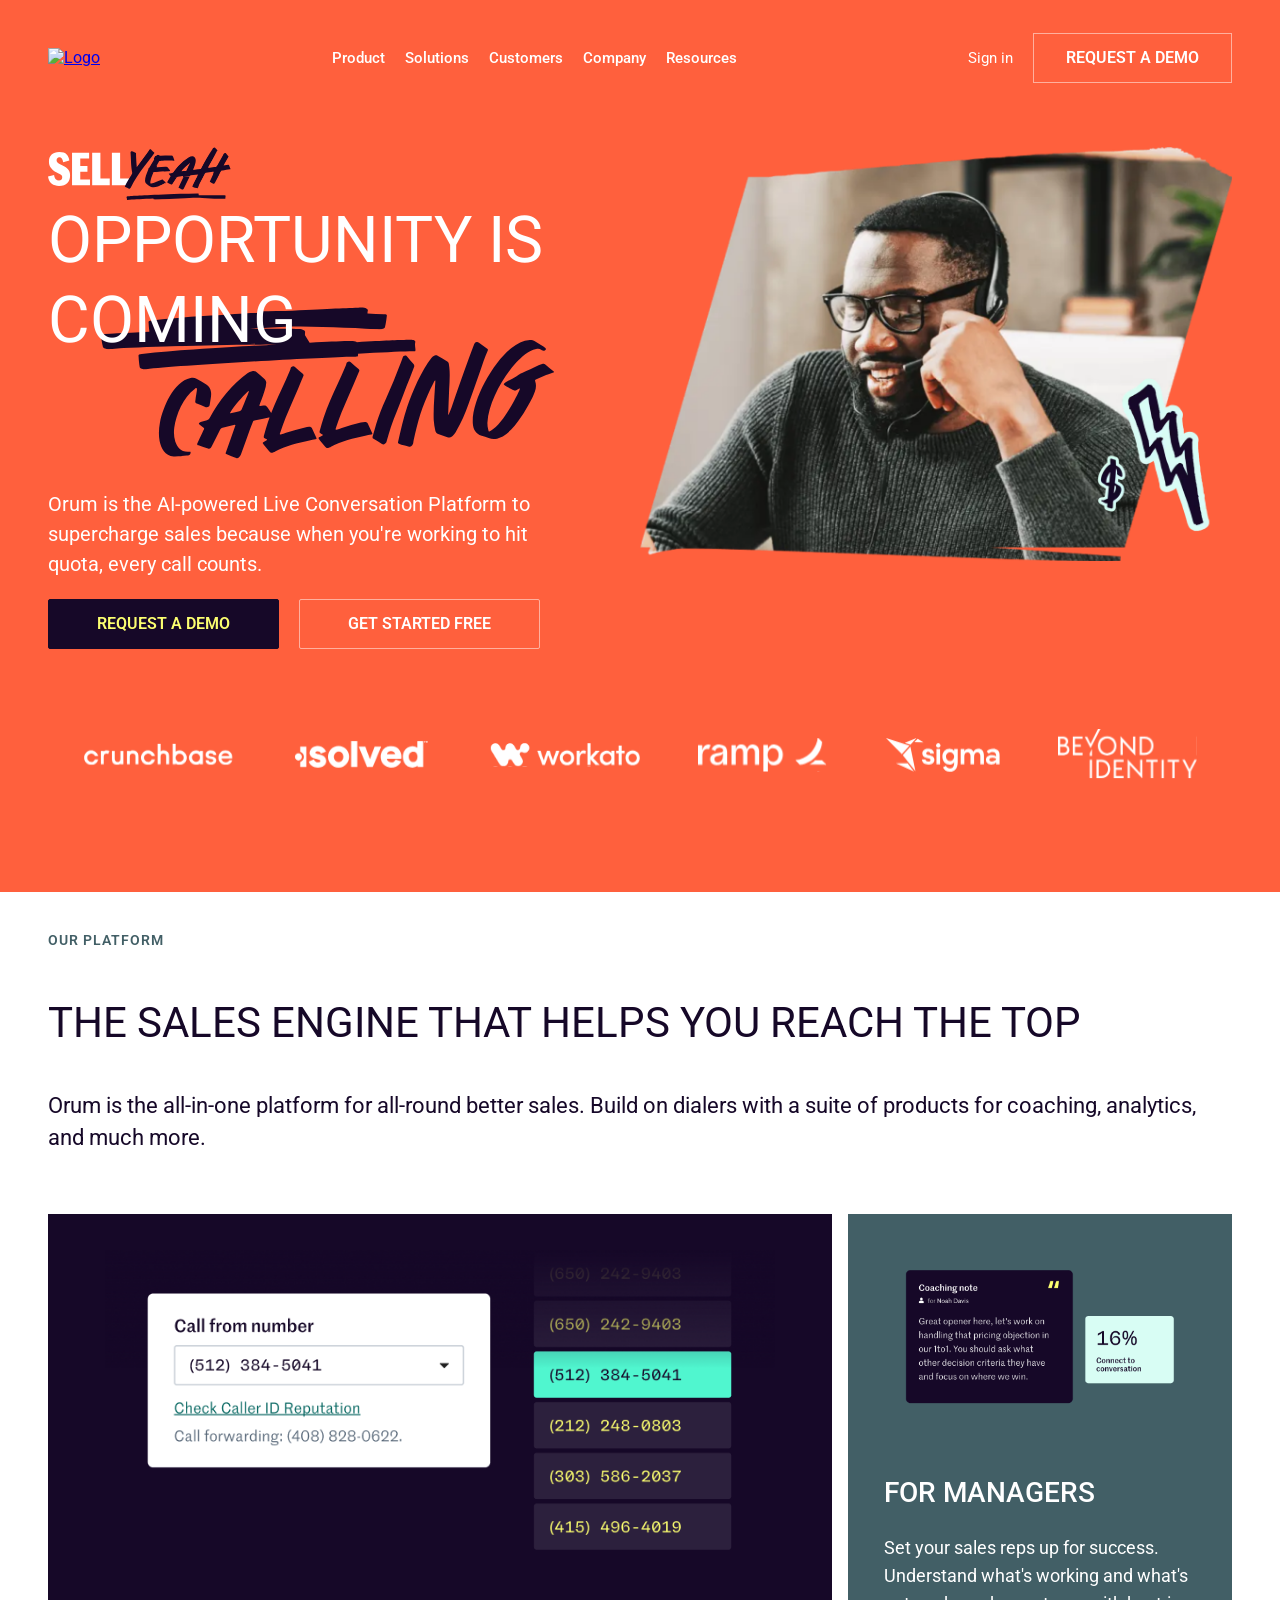
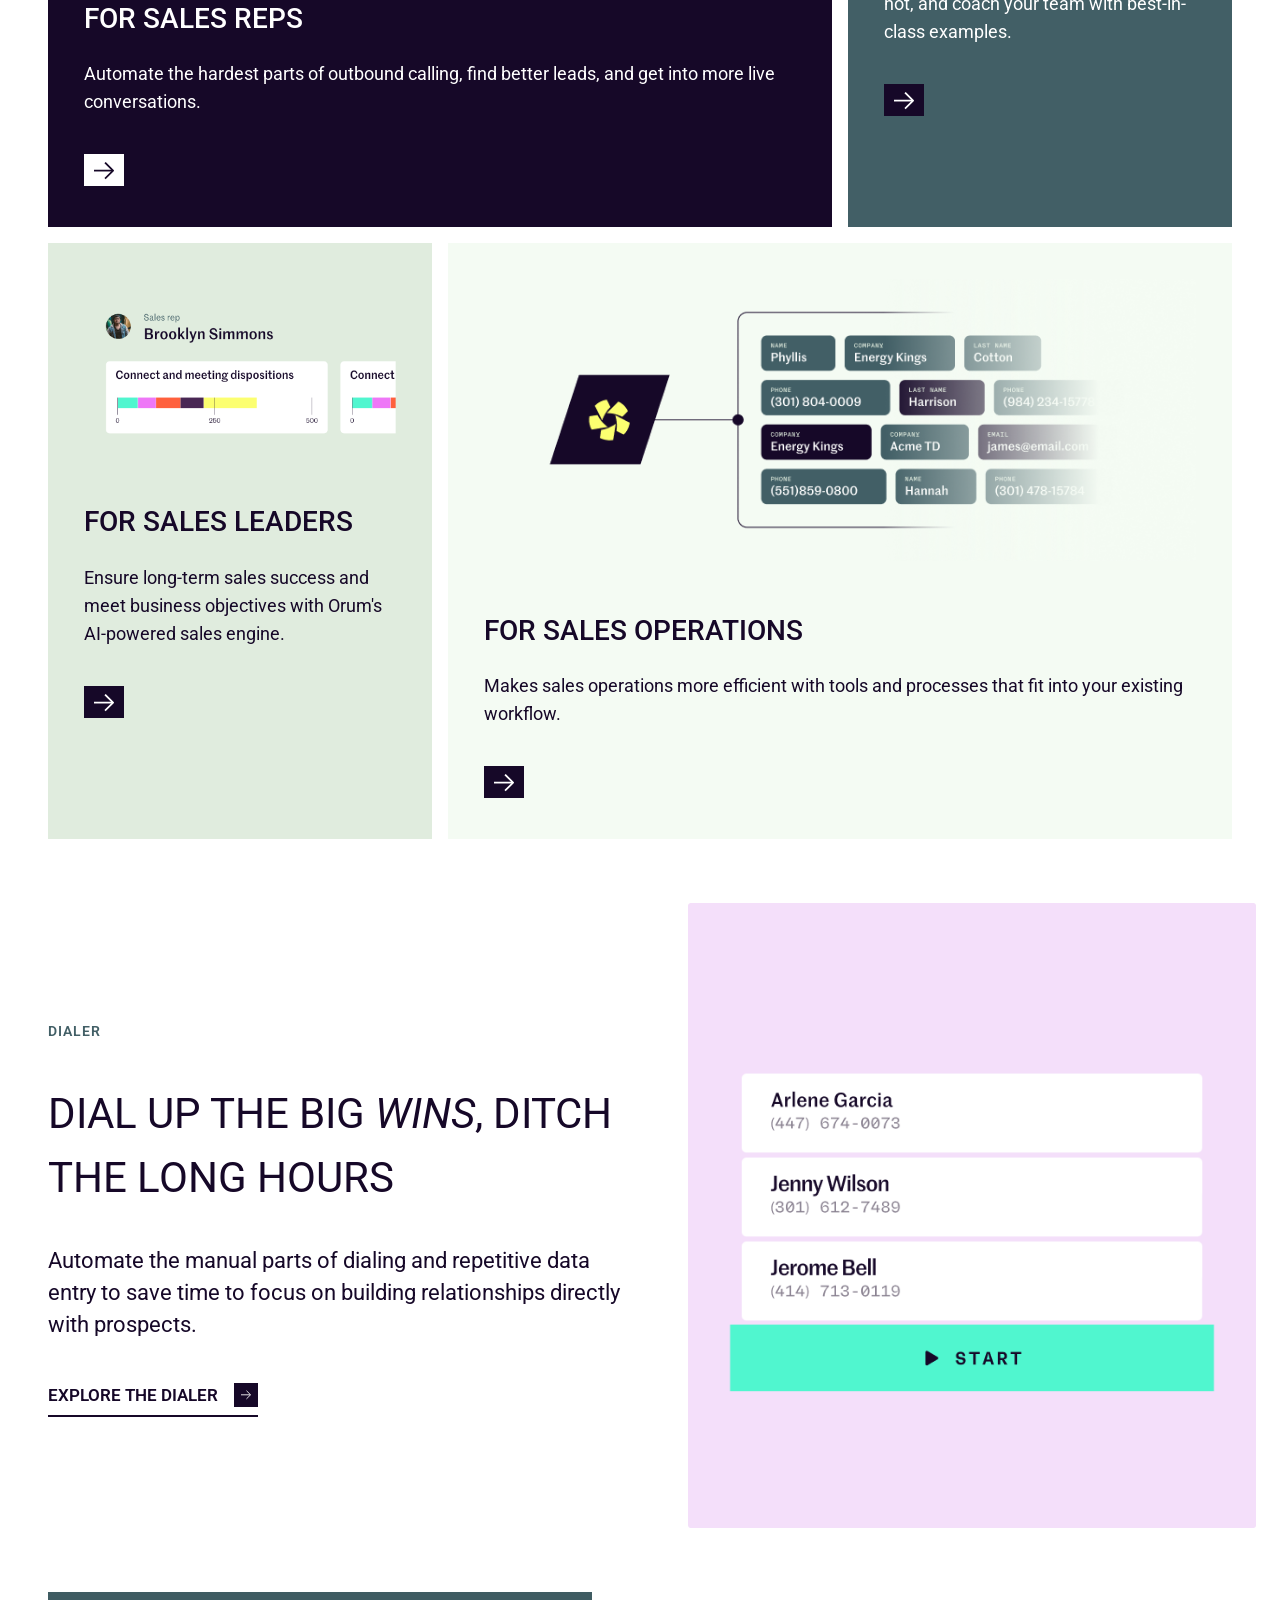
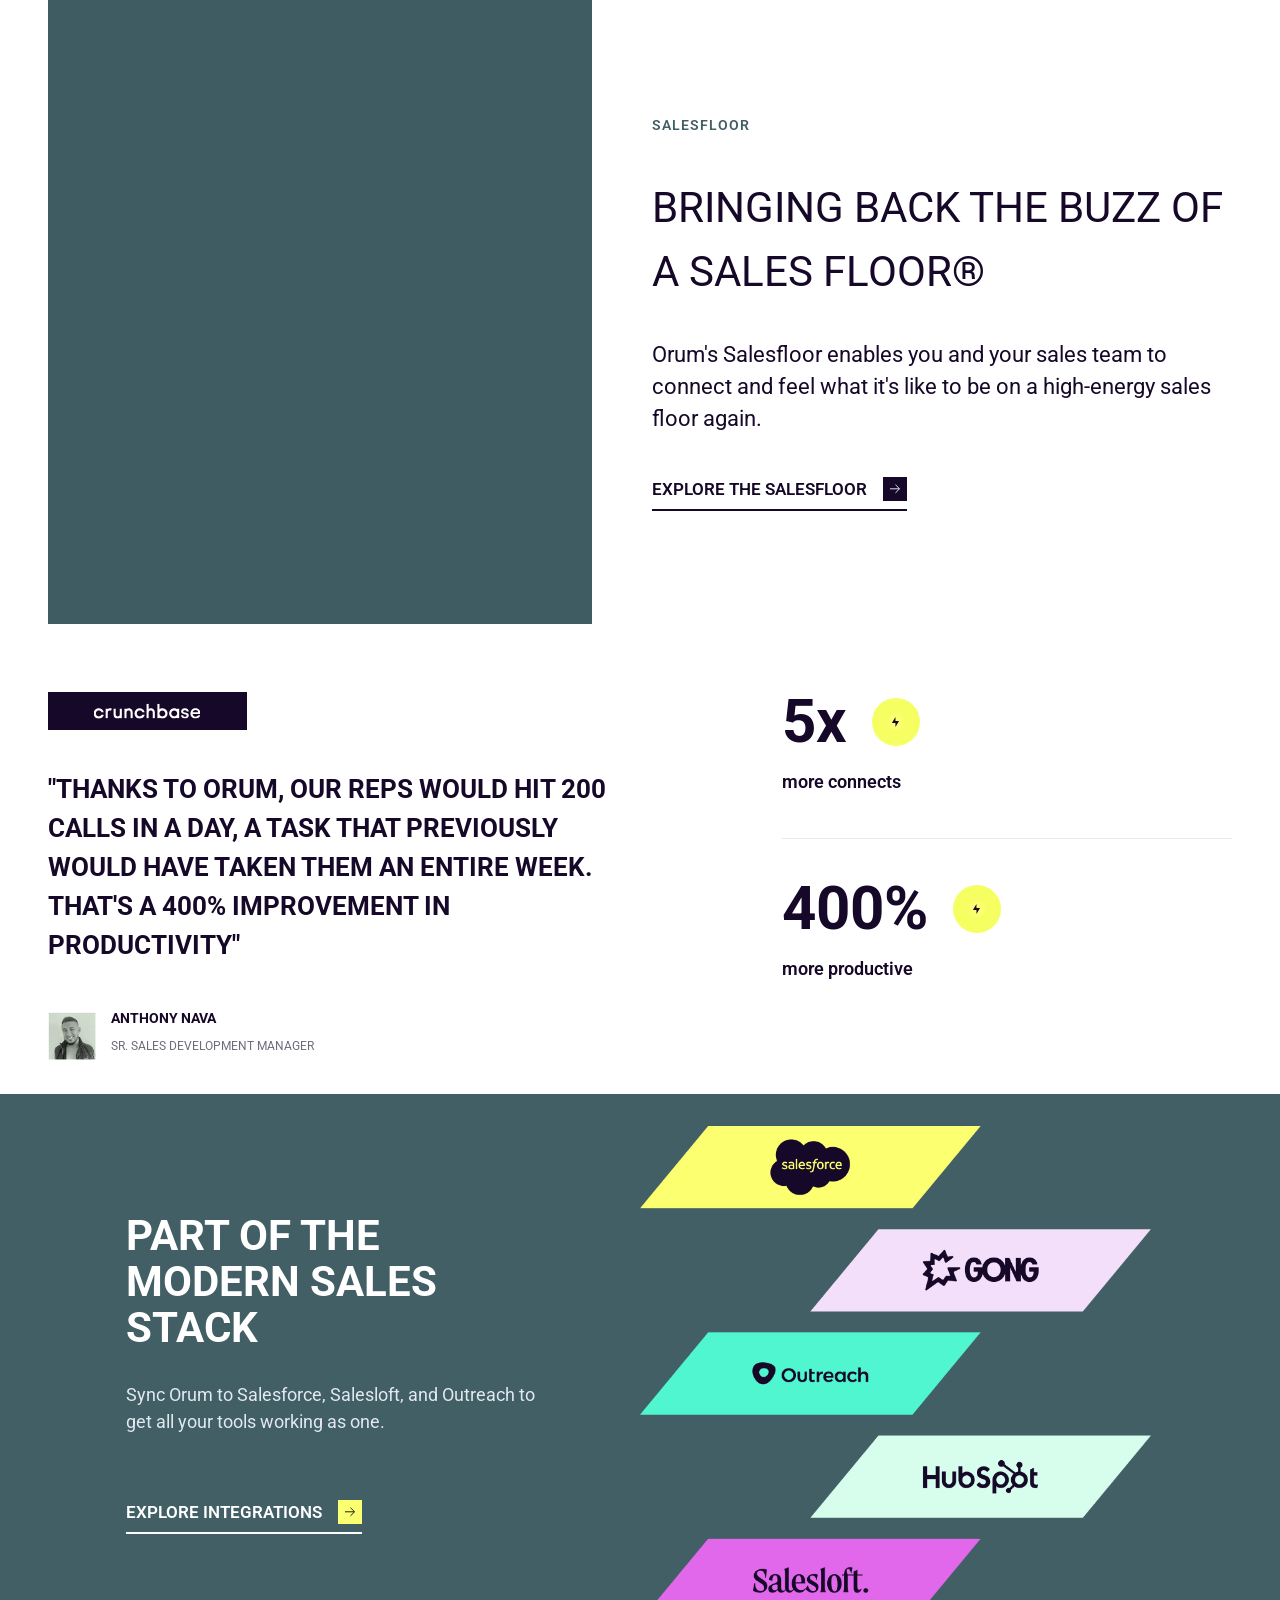
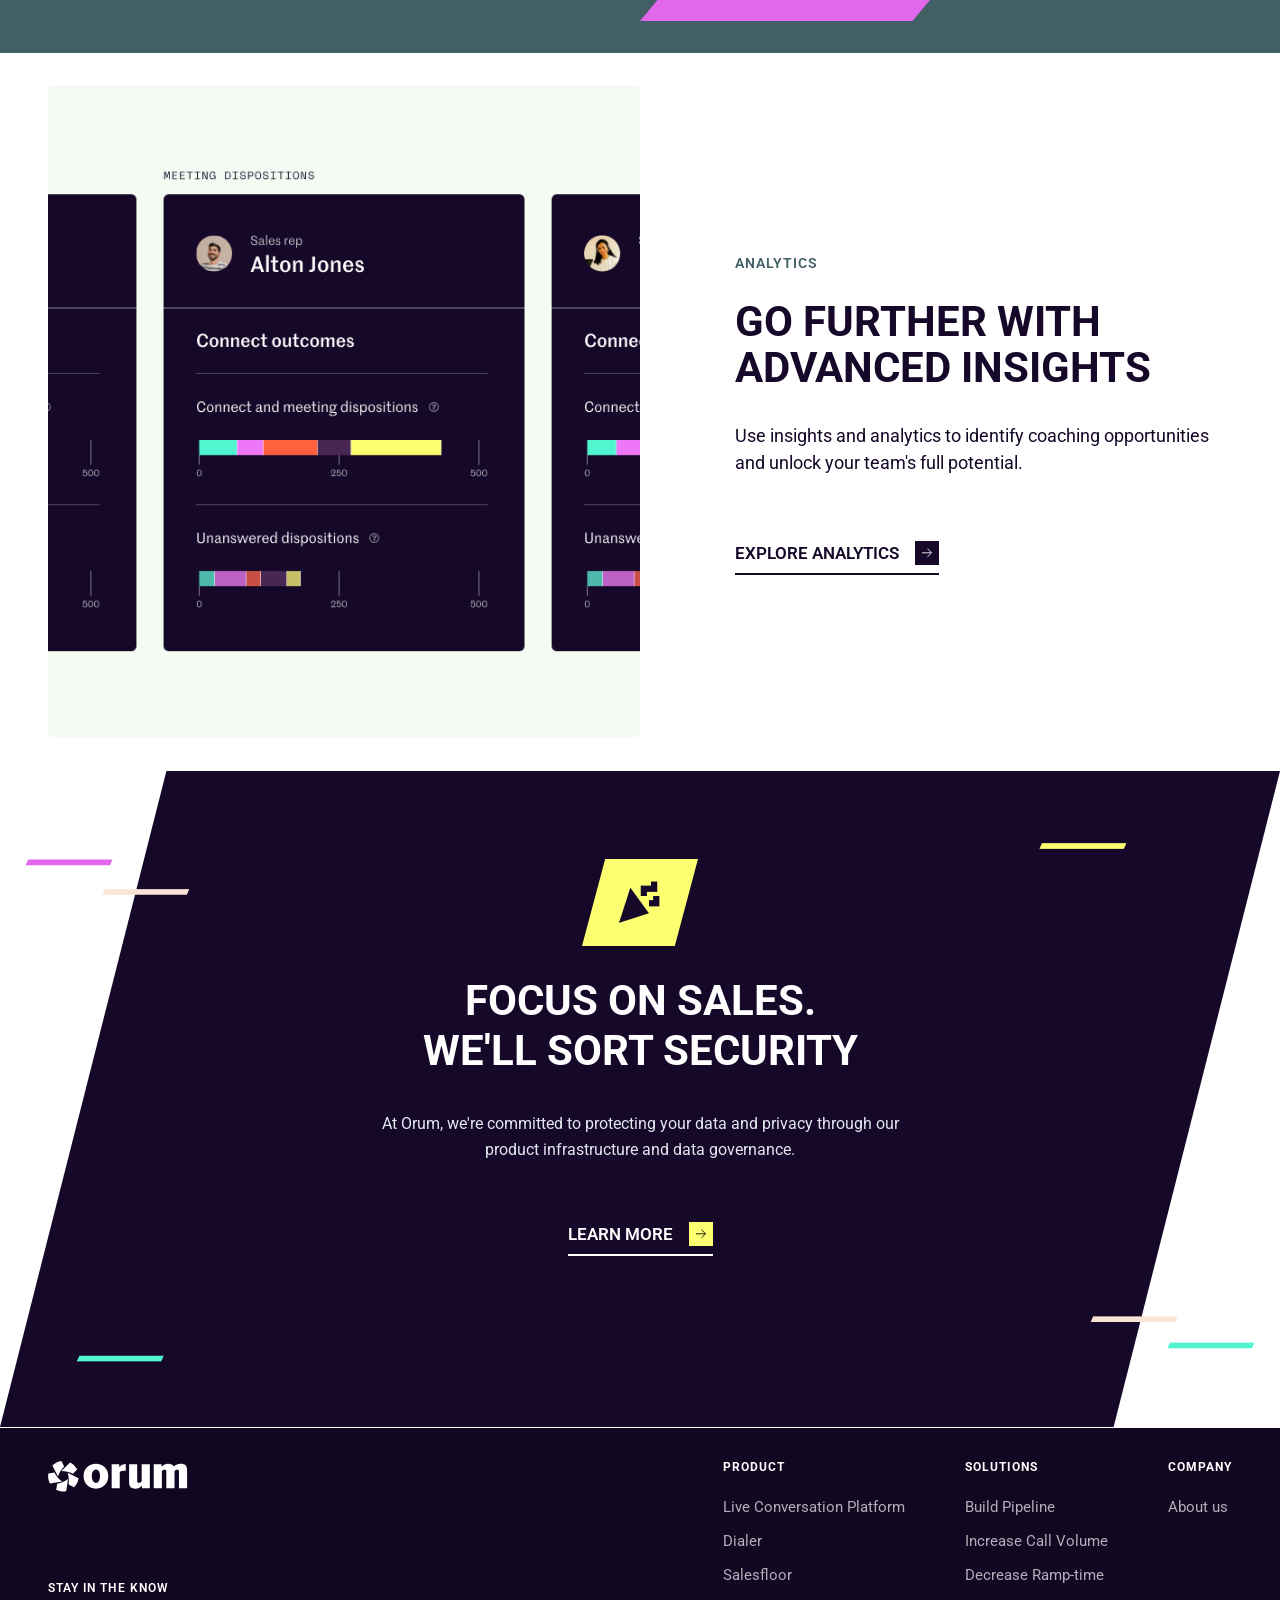
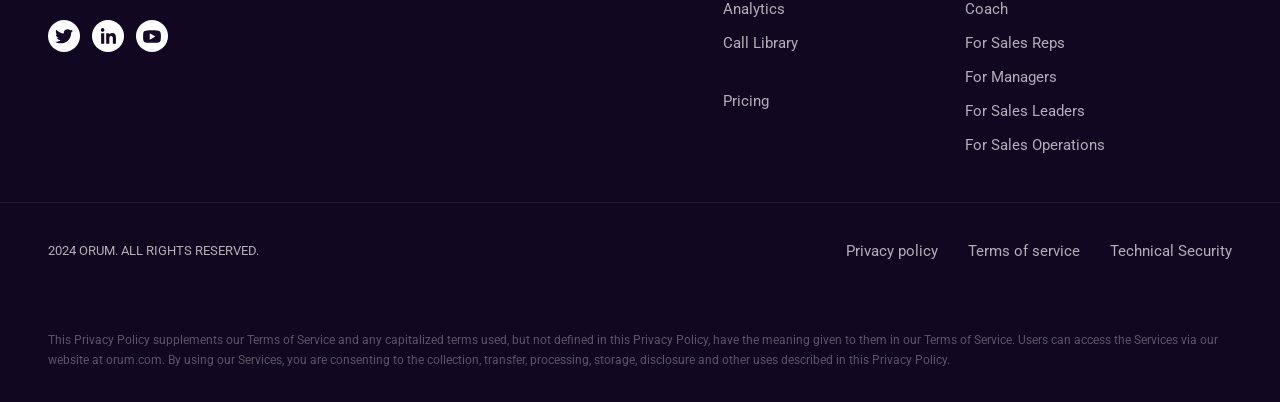
==== kursova/index.html @ 83ecac06 "download file kursova Amielkin" ====
<!DOCTYPE html>
<html lang="uk">

<head>
    <meta charset="UTF-8">
    <meta name="viewport" content="width=device-width, initial-scale=1.0">
    <title>Kursova robota Amielkin</title>
    <link rel="preconnect" href="https://fonts.googleapis.com">
    <link rel="preconnect" href="https://fonts.gstatic.com" crossorigin>
    <link href="https://fonts.googleapis.com/css2?family=Roboto:ital,wght@0,100..900;1,100..900&display=swap"
        rel="stylesheet">
    <link rel="stylesheet" href="./assets/style.css" />
</head>

<body>


    <div class="mobile-menu" id="mobileMenu">
        <a href="#">Product</a>
        <a href="#">Solutions</a>
        <a href="#">Customers</a>
        <a href="#">Company</a>
        <a href="#">Resources</a>
        <a class="mobile-cta-btn" href="#">Sign in</a>
        <a class="mobile-cta-btn" href="#">Request a demo</a>
    </div>

    <section class="hero">
        <header class="container">
            <div class="logo-container">
                <a href="#"><img src="./assets/img/Logo.svg" alt="Logo" /></a>
            </div>
            <nav>
                <ul>
                    <li><a href="#">Product</a></li>
                    <li><a href="#">Solutions</a></li>
                    <li><a href="#">Customers</a></li>
                    <li><a href="#">Company</a></li>
                    <li><a href="#">Resources</a></li>
                </ul>
            </nav>
            <div class="header-cta">
                <a class="cta" href="#">Sign in</a>
                <a class="cta-btn" href="#">Request a demo</a>
            </div>
            <button class="hamburger" id="hamburger" aria-label="Меню">
                <span></span>
                <span></span>
                <span></span>
            </button>
        </header>

        <div class="hero-content container">
            <div>
                <img class="sy-img" src="./assets/img/sellyeah.svg" />
                <h1>Opportunity is coming</h1>
                <img class="call-img" src="./assets/img/calling.svg" />
                <p class="hero-sub">Orum is the AI-powered Live Conversation Platform to supercharge sales because when
                    you're working to hit quota, every call counts.</p>
                <a class="btn-black" href="#">REQUEST A DEMO</a>
                <a class="btn" href="#">Get started free</a>
            </div>
            <div>
                <img class="sp-img" src="./assets/img/man.png" />
            </div>
            <div class="partners">
                <img src="./assets/img/partner1.svg" />
                <img src="./assets/img/partner2.svg" />
                <img src="./assets/img/partner3.svg" />
                <img src="./assets/img/partner4.svg" />
                <img src="./assets/img/partner5.svg" />
                <img src="./assets/img/partner6.svg" />
            </div>
        </div>
    </section>

    <section class="platform container">
        <div>
            <p class="mark">Our platform</p>
            <h2>The sales engine that helps you reach the top</h2>
            <p>Orum is the all-in-one platform for all-round better sales. Build on dialers with a suite of products for
                coaching, analytics, and much more.</p>
        </div>
        <div class="platform-grid">
            <div class="card card-1">
                <img class="card-img" src="./assets/img/card_1.png" />
                <h2>For Sales Reps</h2>
                <p>Automate the hardest parts of outbound calling, find better leads, and get into more live
                    conversations.</p>
                <button class="card-arrow"><img src="./assets/img/arrow_b.svg" /></button>
            </div>
            <div class="card card-2">
                <img class="card-img" src="./assets/img/card_2.png" />
                <h2>For Managers</h2>
                <p>Set your sales reps up for success. Understand what's working and what's not, and coach your team
                    with best-in-class examples.</p>
                <button class="card-arrow"><img src="./assets/img/arrow.svg" /></button>
            </div>
            <div class="card card-3">
                <img class="card-img" src="./assets/img/card_3.png" />
                <h2>For Sales Leaders</h2>
                <p>Ensure long-term sales success and meet business objectives with Orum's AI-powered sales engine.</p>
                <button class="card-arrow"><img src="./assets/img/arrow.svg" /></button>
            </div>
            <div class="card card-4">
                <img class="card-img" src="./assets/img/card_4.png" />
                <h2>For Sales Operations</h2>
                <p>Makes sales operations more efficient with tools and processes that fit into your existing workflow.
                </p>
                <button class="card-arrow"><img src="./assets/img/arrow.svg" /></button>
            </div>
        </div>
    </section>

    <section class="dialer container">
        <div class="dot">
            <p class="mark">Dialer</p>
            <h2>Dial up the big <i>wins</i>, ditch the long hours</h2>
            <p>Automate the manual parts of dialing and repetitive data entry to save time to focus on building
                relationships directly with prospects.</p>
            <div class="arrow-cta">
                <a class="link-arrow" href="#">Explore the dialer</a>
                <button class="arrow-btn"><img src="./assets/img/arrow.svg" /></button>
            </div>
        </div>
        <div>
            <img src="./assets/img/dialer-img.png" />
        </div>
    </section>

    <section class="salesfloor container">
        <div>
            <img src="./assets/img/bg-gray.png" />
        </div>
        <div class="dot">
            <p class="mark">Salesfloor</p>
            <h2>Bringing back the buzz of a sales floor®</h2>
            <p>Orum's Salesfloor enables you and your sales team to connect and feel what it's like to be on a
                high-energy sales floor again.</p>
            <div class="arrow-cta">
                <a class="link-arrow" href="#">Explore the salesfloor</a>
                <button class="arrow-btn"><img src="./assets/img/arrow.svg" /></button>
            </div>
        </div>
    </section>

    <section class="testimonial container">
        <div class="dot">
            <img class="crunchbase-logo" src="./assets/img/crunchbase.svg" />
            <div class="testimonial-text-block">
                <p>"THANKS TO ORUM, OUR REPS WOULD HIT 200 CALLS IN A DAY, A TASK THAT PREVIOUSLY WOULD HAVE TAKEN THEM
                    AN ENTIRE WEEK. THAT'S A 400% IMPROVEMENT IN PRODUCTIVITY"</p>
            </div>
            <div class="testimonial-man">
                <img src="./assets/img/testimonial-img.png" />
                <div class="man-info">
                    <h3>ANTHONY NAVA</h3>
                    <p>SR. SALES DEVELOPMENT MANAGER</p>
                </div>
            </div>
        </div>
        <div class="stats-container">
            <div class="stat-item">
                <div class="stat-row">
                    <h1>5x</h1>
                    <div class="yellow-circle">
                        <img src="./assets/img/testimonial-pw.svg" />
                    </div>
                </div>
                <p class="stat-desc">more connects</p>
            </div>
            <div class="stat-item">
                <div class="stat-row">
                    <h1>400%</h1>
                    <div class="yellow-circle">
                        <img src="./assets/img/testimonial-pw.svg" />
                    </div>
                </div>
                <p class="stat-desc">more productive</p>
            </div>
        </div>
    </section>

    <section class="stack container">
        <div class="stack-info container">
            <h2>Part of the modern sales stack</h2>
            <p>Sync Orum to Salesforce, Salesloft, and Outreach to get all your tools working as one.</p>
            <div class="arrow-cta">
                <a class="link-arrow" href="#">Explore integrations</a>
                <button class="arrow-btn"><img src="./assets/img/arrow.svg" /></button>
            </div>
        </div>
        <div class="stack-image">
            <img src="./assets/img/stack.png" alt="Integrations Stack" />
        </div>
    </section>

    <section class="analytics container">
        <div class="analytics-image">
            <img src="./assets/img/analytics-img.png" alt="Analytics Dashboard" />
        </div>
        <div class="analytics-info">
            <p class="mark">Analytics</p>
            <h2>Go further with advanced insights</h2>
            <p class="analytics-desc">Use insights and analytics to identify coaching opportunities and unlock your
                team's full potential.</p>
            <div class="arrow-cta">
                <a class="link-arrow" href="#">Explore Analytics</a>
                <button class="arrow-btn"><img src="./assets/img/arrow.svg" /></button>
            </div>
        </div>
    </section>

    <section class="security-cta">
        <div class="cta-block container">
            <div class="cta-text">
                <img src="./assets/img/security-img.png" />
                <h2>Focus on sales.<br>We'll sort security</h2>
                <p>At Orum, we're committed to protecting your data and privacy through our product infrastructure and
                    data governance.</p>
                <div class="arrow-cta">
                    <a class="link-arrow" href="#">Learn more</a>
                    <button class="arrow-btn"><img src="./assets/img/arrow.svg" /></button>
                </div>
            </div>
        </div>
    </section>

    <footer class="footer">
        <div class="footer-top container">
            <div class="footer-brand">
                <img class="footer-logo" src="./assets/img/logo.svg" alt="Orum Logo" />
                <div class="social-block">
                    <p>Stay in the know</p>
                    <div class="social-icons">
                        <a href="#"><img src="./assets/img/twitter-logo.svg" alt="Twitter" /></a>
                        <a href="#"><img src="./assets/img/linkedin-logo.svg" alt="LinkedIn" /></a>
                        <a href="#"><img src="./assets/img/youtube-logo.svg" alt="YouTube" /></a>
                    </div>
                </div>
            </div>
            <div class="footer-links-grid">
                <div class="footer-column">
                    <h3>Product</h3>
                    <a href="#">Live Conversation Platform</a>
                    <a href="#">Dialer</a>
                    <a href="#">Salesfloor</a>
                    <a href="#">Analytics</a>
                    <a href="#">Call Library</a>
                    <a href="#" class="pricing-link">Pricing</a>
                </div>
                <div class="footer-column">
                    <h3>Solutions</h3>
                    <a href="#">Build Pipeline</a>
                    <a href="#">Increase Call Volume</a>
                    <a href="#">Decrease Ramp-time</a>
                    <a href="#">Coach</a>
                    <a href="#">For Sales Reps</a>
                    <a href="#">For Managers</a>
                    <a href="#">For Sales Leaders</a>
                    <a href="#">For Sales Operations</a>
                </div>
                <div class="footer-column">
                    <h3>Company</h3>
                    <a href="#">About us</a>
                </div>
            </div>
        </div>
        <div class="footer-bottom container">
            <div class="footer-copyright">
                <p>2024 ORUM. ALL RIGHTS RESERVED.</p>
            </div>
            <div class="footer-legal-links">
                <a href="#">Privacy policy</a>
                <a href="#">Terms of service</a>
                <a href="#">Technical Security</a>
            </div>
        </div>
        <div class="footer-disclaimer container">
            <p>This Privacy Policy supplements our Terms of Service and any capitalized terms used, but not defined in
                this Privacy Policy, have the meaning given to them in our Terms of Service. Users can access the
                Services via our website at orum.com. By using our Services, you are consenting to the collection,
                transfer, processing, storage, disclosure and other uses described in this Privacy Policy.</p>
        </div>
    </footer>

    <script>
        const hamburger = document.getElementById('hamburger');
        const mobileMenu = document.getElementById('mobileMenu');

        hamburger.addEventListener('click', () => {
            hamburger.classList.toggle('open');
            mobileMenu.classList.toggle('open');
            document.body.style.overflow = mobileMenu.classList.contains('open') ? 'hidden' : '';
        });

        mobileMenu.querySelectorAll('a').forEach(link => {
            link.addEventListener('click', () => {
                hamburger.classList.remove('open');
                mobileMenu.classList.remove('open');
                document.body.style.overflow = '';
            });
        });
    </script>
</body>

</html>
---- kursova/assets/style.css ----
*, *::before, *::after {
    box-sizing: border-box;
}

body {
    margin: 0;
    padding: 0;
    font-family: "Roboto", sans-serif;
    font-style: normal;
}

h2 {
    font-weight: 400;
    font-size: 50px;
    line-height: 80px;
    color: #160828;
    text-transform: uppercase;
    max-width: 795px;
}

p {
    font-weight: 400;
    font-size: 22px;
    line-height: 32px;
    color: #160828;
}

section {
    padding-bottom: 80px;
}

.dop {
    padding: 144px 0;
}

.container {
    max-width: 1600px;
    margin: 0 auto;
    padding: 40px 60px;
}

header {
    display: flex;
    flex-direction: row;
    align-items: center;
    justify-content: space-between;
}

.hero {
    background-color: #FF603D;
}

.hero ul {
    list-style-type: none;
    padding-inline-start: 0;
    display: flex;
    flex-direction: row;
    align-items: center;
    justify-content: center;
    gap: 20px;
}

.hero li a {
    font-weight: 500;
    font-size: 15px;
    line-height: 18px;
    color: #FFFFFF;
    text-decoration: none;
}

.logo-container {
    display: flex;
    align-items: center;
}

.header-cta {
    display: flex;
    align-items: center;
    gap: 4px;
}

.cta {
    color: #FFFFFF;
    text-decoration: none;
    padding-right: 16px;
    font-size: 15px;
}

.cta-btn {
    text-decoration: none;
    font-weight: 600;
    font-size: 16px;
    line-height: 1;
    text-transform: uppercase;
    color: #FFFFFF;
    border: 1px solid #FFFFFF80;
    background-color: transparent;
    padding: 16px 32px;
    display: inline-block;
    white-space: nowrap;
}

.hamburger {
    display: none;
    flex-direction: column;
    gap: 5px;
    cursor: pointer;
    background: none;
    border: none;
    padding: 8px;
    z-index: 1000;
}

.hamburger span {
    display: block;
    width: 26px;
    height: 2px;
    background: #ffffff;
    border-radius: 2px;
    transition: transform 0.3s, opacity 0.3s;
}

.hamburger.open span:nth-child(1) { transform: translateY(7px) rotate(45deg); }
.hamburger.open span:nth-child(2) { opacity: 0; }
.hamburger.open span:nth-child(3) { transform: translateY(-7px) rotate(-45deg); }

.mobile-menu {
    display: none;
    position: fixed;
    top: 0;
    left: 0;
    width: 100%;
    height: 100vh;
    background-color: #FF603D;
    z-index: 999;
    flex-direction: column;
    align-items: center;
    justify-content: center;
    gap: 28px;
}

.mobile-menu.open {
    display: flex;
}

.mobile-menu a {
    font-weight: 600;
    font-size: 20px;
    color: #ffffff;
    text-decoration: none;
    text-transform: uppercase;
    letter-spacing: 1px;
}

.mobile-menu .mobile-cta-btn {
    border: 1px solid #FFFFFF80;
    padding: 14px 40px;
    margin-top: 8px;
}

.hero-content {
    display: grid;
    grid-template-columns: 1fr 1fr;
}

.hero-content h1 {
    margin-top: 0;
    max-width: 520px;
    font-weight: 400;
    font-size: 80px;
    line-height: 100px;
    text-transform: uppercase;
    color: #FFFFFF;
    position: relative;
    z-index: 2;
}

.sy-img {
    display: block;
    max-width: 100%;
}

.call-img {
    margin-left: 76px;
    margin-top: -136px;
    position: relative;
    z-index: 1;
    display: block;
}

.sp-img {
    max-width: 100%;
    display: block;
}

.hero-sub {
    max-width: 520px;
    font-weight: 400;
    font-size: 20px;
    line-height: 30px;
    color: #FFFFFF;
}

.btn {
    text-decoration: none;
    font-weight: 600;
    font-size: 16px;
    line-height: 1;
    text-transform: uppercase;
    color: #FFFFFF;
    border: 1px solid #FFFFFF80;
    border-radius: 2px;
    background-color: transparent;
    padding: 16px 48px;
    display: inline-block;
}

.btn-black {
    text-decoration: none;
    font-weight: 600;
    font-size: 16px;
    line-height: 1;
    text-transform: uppercase;
    color: #FCFF70;
    border: 1px solid #160828;
    border-radius: 2px;
    background-color: #160828;
    padding: 16px 48px;
    display: inline-block;
    margin-right: 16px;
}

.partners {
    grid-column: 1 / 3;
    margin-top: 80px;
    display: flex;
    justify-content: space-evenly;
    align-items: center;
    flex-wrap: wrap;
    gap: 24px;
}

.partners img {
    max-width: 160px;
    height: auto;
}

.mark {
    display: flex;
    align-items: center;
    letter-spacing: 1px;
    text-transform: uppercase;
    color: #425F66;
    font-weight: 600;
    font-size: 14px;
    margin: 0 0 20px 0;
}

section p {
    font-weight: 400;
    font-size: 22px;
    line-height: 32px;
    color: #160828;
}

.platform-grid {
    display: grid;
    grid-template-columns: repeat(3, 1fr);
    gap: 16px;
    margin-top: 60px;
}

.platform-grid h2 {
    font-weight: 500;
    font-size: 34px;
    line-height: 42px;
}

.platform-grid p {
    font-weight: 400;
    font-size: 18px;
    line-height: 28px;
}

.card {
    padding: 36px;
    display: block;
    min-height: 400px;
    position: relative;
    box-sizing: border-box;
}

.card-img {
    width: 100%;
    height: auto;
    max-height: 300px;
    object-fit: contain;
    margin-bottom: 24px;
}

.card-1 { background-color: #160828; grid-column: span 2; }
.card-2 { background-color: #425F66; color: white; grid-column: span 1; }
.card-3 { background-color: #E0ECDE; color: #160828; grid-column: span 1; }
.card-4 { background-color: #F4FBF3; color: #160828; grid-column: span 2; }

.card-1 h2, .card-2 h2 { color: white; }
.card-1 p,  .card-2 p  { color: white; }

.card-arrow {
    width: 40px;
    height: 32px;
    font-size: 20px;
    background: #160828;
    color: white;
    border: none;
    margin-top: 20px;
    cursor: pointer;
}

.card-1 .card-arrow { background: white; }

.dialer {
    display: flex;
    flex-direction: row;
    align-items: center;
    justify-content: space-between;
    gap: 60px;
}

.dialer > div:last-child {
    flex: 0 0 48%;
    max-width: 48%;
}

.dialer img {
    width: 100%;
    height: auto;
    display: block;
}

.salesfloor {
    display: flex;
    flex-direction: row;
    align-items: center;
    justify-content: space-between;
    gap: 60px;
}

.salesfloor > div:first-child img {
    max-width: 100%;
    height: auto;
}

.dot {
    max-width: 580px;
    flex-shrink: 0;
}

.arrow-cta {
    display: inline-flex;
    align-items: center;
    gap: 16px;
    border-bottom: 2px solid #160828;
    padding-bottom: 8px;
    margin-top: 20px;
}

.link-arrow {
    text-decoration: none;
    font-weight: 600;
    font-size: 17px;
    line-height: 18px;
    color: #160828;
    text-transform: uppercase;
}

.arrow-btn {
    width: 24px;
    height: 24px;
    background: #160828;
    border: none;
    cursor: pointer;
    display: flex;
    align-items: center;
    justify-content: center;
    flex-shrink: 0;
}

.arrow-cta img {
    width: 10px;
    height: auto;
    display: block;
}

.testimonial {
    display: flex;
    flex-direction: row;
    align-items: flex-start;
    justify-content: space-between;
    padding-top: 80px;
    padding-bottom: 80px;
}

.crunchbase-logo {
    height: 38px;
    width: auto;
    display: block;
    margin-bottom: 40px;
}

.testimonial-text-block p {
    font-size: 26px;
    line-height: 1.5;
    font-weight: 700;
    color: #160828;
    margin: 0 0 45px 0;
}

.testimonial-man {
    display: flex;
    align-items: center;
    gap: 15px;
}

.testimonial-man img {
    width: 48px;
    height: 48px;
    object-fit: cover;
    flex-shrink: 0;
}

.man-info h3 {
    font-size: 14px;
    font-weight: 700;
    color: #160828;
    margin: 0 0 4px 0;
}

.man-info p {
    font-size: 12px;
    color: #706a7b;
    margin: 0;
}

.stats-container {
    display: flex;
    flex-direction: column;
    width: 38%;
    flex-shrink: 0;
}

.stat-item {
    border-top: 1px solid #eae7ec;
    padding-top: 40px;
    padding-bottom: 40px;
}

.stat-item:first-child {
    border-top: none;
    padding-top: 0;
}

.stat-row {
    display: flex;
    align-items: center;
    gap: 25px;
}

.stat-row h1 {
    font-size: 76px;
    font-weight: 700;
    color: #160828;
    margin: 0;
    line-height: 1;
}

.yellow-circle {
    display: flex;
    align-items: center;
    justify-content: center;
    width: 48px;
    height: 48px;
    background-color: #f6ff61;
    border-radius: 50%;
    flex-shrink: 0;
}

.yellow-circle img {
    width: 16px;
    height: auto;
}

.stat-desc {
    font-size: 18px;
    font-weight: 600;
    color: #160828;
    margin: 14px 0 0 0;
}

.stack {
    background-color: #425F66;
    display: flex;
    flex-direction: row;
    align-items: center;
    justify-content: space-between;
}

.stack-info {
    width: 45%;
}

.stack-info h2 {
    font-size: 54px;
    line-height: 1.1;
    font-weight: 700;
    color: #ffffff;
    text-transform: uppercase;
    margin: 0 0 30px 0;
}

.stack-info p {
    font-size: 18px;
    line-height: 1.5;
    color: #e2e8f0;
    margin: 0 0 45px 0;
}

.stack-image {
    width: 50%;
    display: flex;
    justify-content: flex-end;
}

.stack-image img {
    max-width: 100%;
    height: auto;
    display: block;
}

.stack .arrow-cta {
    border-bottom-color: #ffffff;
}

.stack .link-arrow {
    color: #ffffff;
}

.stack .arrow-btn {
    background: #FCFF70;
}

.stack .arrow-btn img {
    filter: invert(1);
}

.analytics {
    display: flex;
    flex-direction: row;
    align-items: center;
    justify-content: space-between;
    gap: 60px;
}

.analytics-image {
    width: 50%;
    flex-shrink: 0;
}

.analytics-image img {
    max-width: 100%;
    height: auto;
    display: block;
}

.analytics-info {
    width: 42%;
}

.analytics-info h2 {
    font-size: 54px;
    line-height: 1.1;
    font-weight: 700;
    color: #160828;
    text-transform: uppercase;
    margin: 0 0 30px 0;
}

.analytics-desc {
    font-size: 18px;
    line-height: 1.5;
    color: #160828;
    margin: 0 0 45px 0;
}

.security-cta {
    width: 100%;
    padding: 0;
}

.cta-block {
    display: flex;
    justify-content: center;
    align-items: center;
    width: 100%;
}

.cta-text {
    position: relative;
    display: flex;
    flex-direction: column;
    align-items: center;
    text-align: center;
    width: 100%;
    padding: 140px 80px;
    box-sizing: border-box;
    isolation: isolate;
}

.cta-text > img {
    position: absolute;
    top: 50%;
    left: 50%;
    transform: translate(-50%, -50%);
    width: auto;
    height: auto;
    z-index: 0;
    display: block;
}

.cta-text h2 {
    font-size: 42px;
    line-height: 1.2;
    font-weight: 700;
    color: #ffffff;
    text-transform: uppercase;
    position: relative;
    z-index: 2;
    max-width: 700px;
}

.cta-text p {
    font-size: 16px;
    line-height: 1.6;
    color: #e2e8f0;
    margin: 0 0 40px 0;
    max-width: 550px;
    position: relative;
    z-index: 2;
}

.cta-text .arrow-cta {
    border-bottom-color: #ffffff;
    position: relative;
    z-index: 2;
}

.cta-text .link-arrow {
    color: #ffffff;
}

.cta-text .arrow-btn {
    background: #FCFF70;
    position: relative;
    z-index: 2;
}

.cta-text .arrow-btn img {
    filter: invert(1);
}

.footer {
    background-color: #110720;
    display: block;
    overflow: hidden;
}

.footer-top {
    display: flex;
    flex-direction: row;
    justify-content: space-between;
    align-items: flex-start;
    border-bottom: 1px solid #231834;
    padding-bottom: 60px;
    padding-top: 80px;
}

.footer-brand {
    display: flex;
    flex-direction: column;
    gap: 80px;
    flex-shrink: 0;
}

.footer-logo {
    height: 32px;
    width: auto;
    display: block;
}

.social-block p {
    font-size: 12px;
    font-weight: 600;
    text-transform: uppercase;
    color: #ffffff;
    margin: 0 0 16px 0;
    letter-spacing: 1px;
}

.social-icons {
    display: flex;
    gap: 12px;
}

.social-icons a {
    display: flex;
    align-items: center;
    justify-content: center;
    width: 32px;
    height: 32px;
    background-color: #ffffff;
    border-radius: 50%;
    overflow: hidden;
}

.social-icons img {
    width: 18px;
    height: 18px;
    display: block;
    object-fit: contain;
}

.footer-links-grid {
    display: flex;
    flex-direction: row;
    gap: 100px;
}

.footer-column {
    display: flex;
    flex-direction: column;
}

.footer-column h3 {
    font-size: 12px;
    font-weight: 700;
    text-transform: uppercase;
    color: #ffffff;
    margin: 0 0 24px 0;
    letter-spacing: 1px;
}

.footer-column a {
    font-size: 15px;
    color: #b3aeb9;
    text-decoration: none;
    margin-bottom: 16px;
    white-space: nowrap;
}

.footer-column a:hover { color: #ffffff; }

.footer-column .pricing-link { margin-top: 24px; }

.footer-bottom {
    display: flex;
    flex-direction: row;
    justify-content: space-between;
    align-items: center;
    
}

.footer-copyright p {
    font-size: 13px;
    color: #b3aeb9;
    margin: 0;
    text-transform: uppercase;
}

.footer-legal-links {
    display: flex;
    gap: 30px;
}

.footer-legal-links a {
    font-size: 15px;
    color: #b3aeb9;
    text-decoration: none;
}

.footer-legal-links a:hover { color: #ffffff; }

.footer-disclaimer {
    padding-top: 20px;
    padding-bottom: 40px;
}

.footer-disclaimer p {
    font-size: 12px;
    line-height: 1.6;
    color: #5d5467;
    margin: 0;
}

@media (max-width: 1280px) {
    .container {
        padding: 32px 48px;
    }

    h2 {
        font-size: 42px;
        line-height: 64px;
        max-width: 100%;
    }

    .hero-content h1 {
        font-size: 64px;
        line-height: 80px;
    }

    .call-img {
        margin-left: 40px;
        margin-top: -110px;
    }

    .platform-grid h2 { font-size: 28px; line-height: 36px; }

    .stack-info h2, .analytics-info h2 { font-size: 42px; }

    .stat-row h1 { font-size: 60px; }

    .footer-links-grid { gap: 60px; }
}

@media (max-width: 991px) {
    .container {
        padding: 24px 32px;
    }

    
    header nav,
    .header-cta {
        display: none;
    }
    .hamburger {
        display: flex;
    }

    
    .hero-content {
        grid-template-columns: 1fr;
    }

    .hero-content h1 {
        font-size: 52px;
        line-height: 66px;
        max-width: 100%;
    }

    .partners {
        grid-column: 1;
        margin-top: 60px;
    }

    .partners img { max-width: 110px; }

    
    h2 {
        font-size: 36px;
        line-height: 52px;
        max-width: 100%;
    }

    p { font-size: 18px; line-height: 28px; }

    section { padding-bottom: 60px; }

    .platform-grid {
        grid-template-columns: 1fr 1fr;
        gap: 12px;
        margin-top: 40px;
    }

    .card-1 { grid-column: 1 / 3; }
    .card-2 { grid-column: span 1; }
    .card-3 { grid-column: span 1; }
    .card-4 { grid-column: 1 / 3; }

    .card { min-height: 300px; padding: 24px; }
    .platform-grid h2 { font-size: 24px; line-height: 32px; }

    
    .dialer {
        flex-direction: column;
        align-items: flex-start;
        gap: 32px;
    }
    .dialer > div:last-child {
        flex: unset;
        max-width: 100%;
        width: 100%;
    }
    .dialer img { width: 100%; max-width: 100%; }
    .dot { max-width: 100%; }

    
    .salesfloor {
        flex-direction: column;
        gap: 32px;
    }
    .salesfloor > div:first-child { width: 100%; }
    .salesfloor > div:first-child img { max-width: 100%; }

    
    .testimonial {
        flex-direction: column;
        gap: 48px;
        padding-top: 48px;
        padding-bottom: 48px;
    }

    .stats-container {
        width: 100%;
        flex-direction: row;
    }

    .stat-item {
        flex: 1;
        border-top: none;
        border-left: 1px solid #eae7ec;
        padding: 0 32px;
    }

    .stat-item:first-child {
        border-left: none;
        padding-left: 0;
    }

    .stat-row h1 { font-size: 52px; }
    .testimonial-text-block p { font-size: 20px; }

    
    .stack {
        flex-direction: column;
        gap: 40px;
        padding-bottom: 0;
    }
    .stack-info { width: 100%; }
    .stack-image { width: 100%; justify-content: center; }
    .stack-info h2 { font-size: 36px; }

    
    .analytics {
        flex-direction: column;
        gap: 32px;
    }
    .analytics-image,
    .analytics-info { width: 100%; }
    .analytics-info h2 { font-size: 36px; }

    
    .cta-text {
        position: relative;
        isolation: isolate;
        padding: 100px 40px;
    }
    .cta-text h2 { font-size: 34px; }

    
    .footer-top {
        flex-direction: column;
        gap: 48px;
        padding-top: 60px;
    }

    .footer-brand {
        flex-direction: row;
        gap: 48px;
        align-items: flex-start;
    }

    .footer-links-grid {
        gap: 40px;
        flex-wrap: wrap;
    }

    .footer-bottom {
        flex-direction: column;
        align-items: flex-start;
        gap: 16px;
    }

    .footer-legal-links {
        flex-wrap: wrap;
        gap: 16px;
    }
}

@media (max-width: 768px) {
    .container {
        padding: 20px 24px;
    }

    
    .hero-content h1 {
        font-size: 40px;
        line-height: 52px;
    }

    .sy-img { max-width: 160px; }

    .call-img {
        margin-left: 16px;
        margin-top: -40px;
        max-width: 170px;
    }

    .hero-sub {
        font-size: 16px;
        line-height: 24px;
        max-width: 100%;
    }

    .btn, .btn-black {
        font-size: 13px;
        padding: 14px 24px;
    }

    .btn-black { margin-right: 10px; }

    h2 { font-size: 28px; line-height: 40px; }
    p  { font-size: 16px; line-height: 26px; }

    section { padding-bottom: 48px; }

    .partners img { max-width: 90px; }

    
    .platform-grid {
        grid-template-columns: 1fr;
        margin-top: 32px;
    }

    .card-1, .card-2, .card-3, .card-4 { grid-column: span 1; }
    .card { min-height: 240px; }

    
    .stats-container { flex-direction: column; }

    .stat-item {
        border-left: none;
        border-top: 1px solid #eae7ec;
        padding: 32px 0;
        flex: unset;
    }

    .stat-item:first-child {
        border-top: none;
        padding-top: 0;
    }

    .stat-row h1 { font-size: 56px; }

    
    .stack-info h2,
    .analytics-info h2 { font-size: 28px; line-height: 38px; }

    
    .cta-text {
        position: relative;
        isolation: isolate;
        padding: 100px 40px;
    }
    .cta-text > img {
        width: 100%;
        height: 100%;
        object-fit: cover;
        transform: none;
        top: 0;
        left: 0;
    }
    .cta-text h2 { font-size: 26px; }
    .cta-text p  { font-size: 14px; }

    
    .footer-brand {
        flex-direction: column;
        gap: 32px;
    }

    .footer-links-grid {
        flex-direction: column;
        gap: 32px;
    }

    .footer-bottom { gap: 12px; }
    .footer-copyright p { font-size: 11px; }
    .footer-legal-links a  { font-size: 13px; }

    .dop { padding: 60px 0; }
}

@media (max-width: 500px) {
    .container {
        padding: 16px 20px;
    }

    
    .hero-content h1 {
        font-size: 30px;
        line-height: 40px;
    }

    .sy-img { max-width: 120px; }

    .call-img {
        margin-left: 0;
                margin-top: -48px;
        max-width: 140px;
    }

    .hero-sub {
        font-size: 14px;
        line-height: 22px;
    }

    
    .btn-black, .btn {
        display: block;
        text-align: center;
        margin-right: 0;
        margin-bottom: 12px;
        padding: 14px 24px;
        font-size: 13px;
        width: 100%;
    }

    h2 { font-size: 22px; line-height: 32px; }
    p  { font-size: 14px; line-height: 22px; }
    .mark { font-size: 11px; }

    section { padding-bottom: 36px; }
    .dop { padding: 40px 0; }

    
    .platform-grid { gap: 10px; margin-top: 24px; }
    .card { min-height: 200px; padding: 20px; }
    .platform-grid h2 { font-size: 18px; line-height: 26px; }
    .platform-grid p  { font-size: 13px; line-height: 20px; }

    
    .testimonial { padding-top: 28px; padding-bottom: 28px; }
    .testimonial-text-block p { font-size: 14px; }
    .crunchbase-logo { height: 26px; margin-bottom: 20px; }
    .stat-row h1 { font-size: 44px; }
    .stat-desc { font-size: 13px; }

    
    .stack-info h2,
    .analytics-info h2 { font-size: 20px; line-height: 30px; }
    .stack-info p,
    .analytics-desc { font-size: 13px; }

    
    .cta-text {
        position: relative;
        isolation: isolate;
        padding: 100px 40px;
    }
    .cta-text h2 { font-size: 20px; line-height: 28px; margin-top: 36px;}
    .cta-text p  { font-size: 13px; }

    
    .link-arrow { font-size: 12px; }

    
    .footer-top { padding-top: 48px; }
    .footer-links-grid { gap: 24px; }
    .footer-column h3 { font-size: 11px; }
    .footer-column a { font-size: 12px; margin-bottom: 10px; }
    .footer-legal-links {
        flex-direction: column;
        gap: 8px;
    }
    .footer-legal-links a { font-size: 11px; }
    .footer-copyright p  { font-size: 10px; }
    .footer-disclaimer p { font-size: 10px; }
    .social-icons a { width: 28px; height: 28px; }
    .social-icons img { width: 14px; height: 14px; }
}
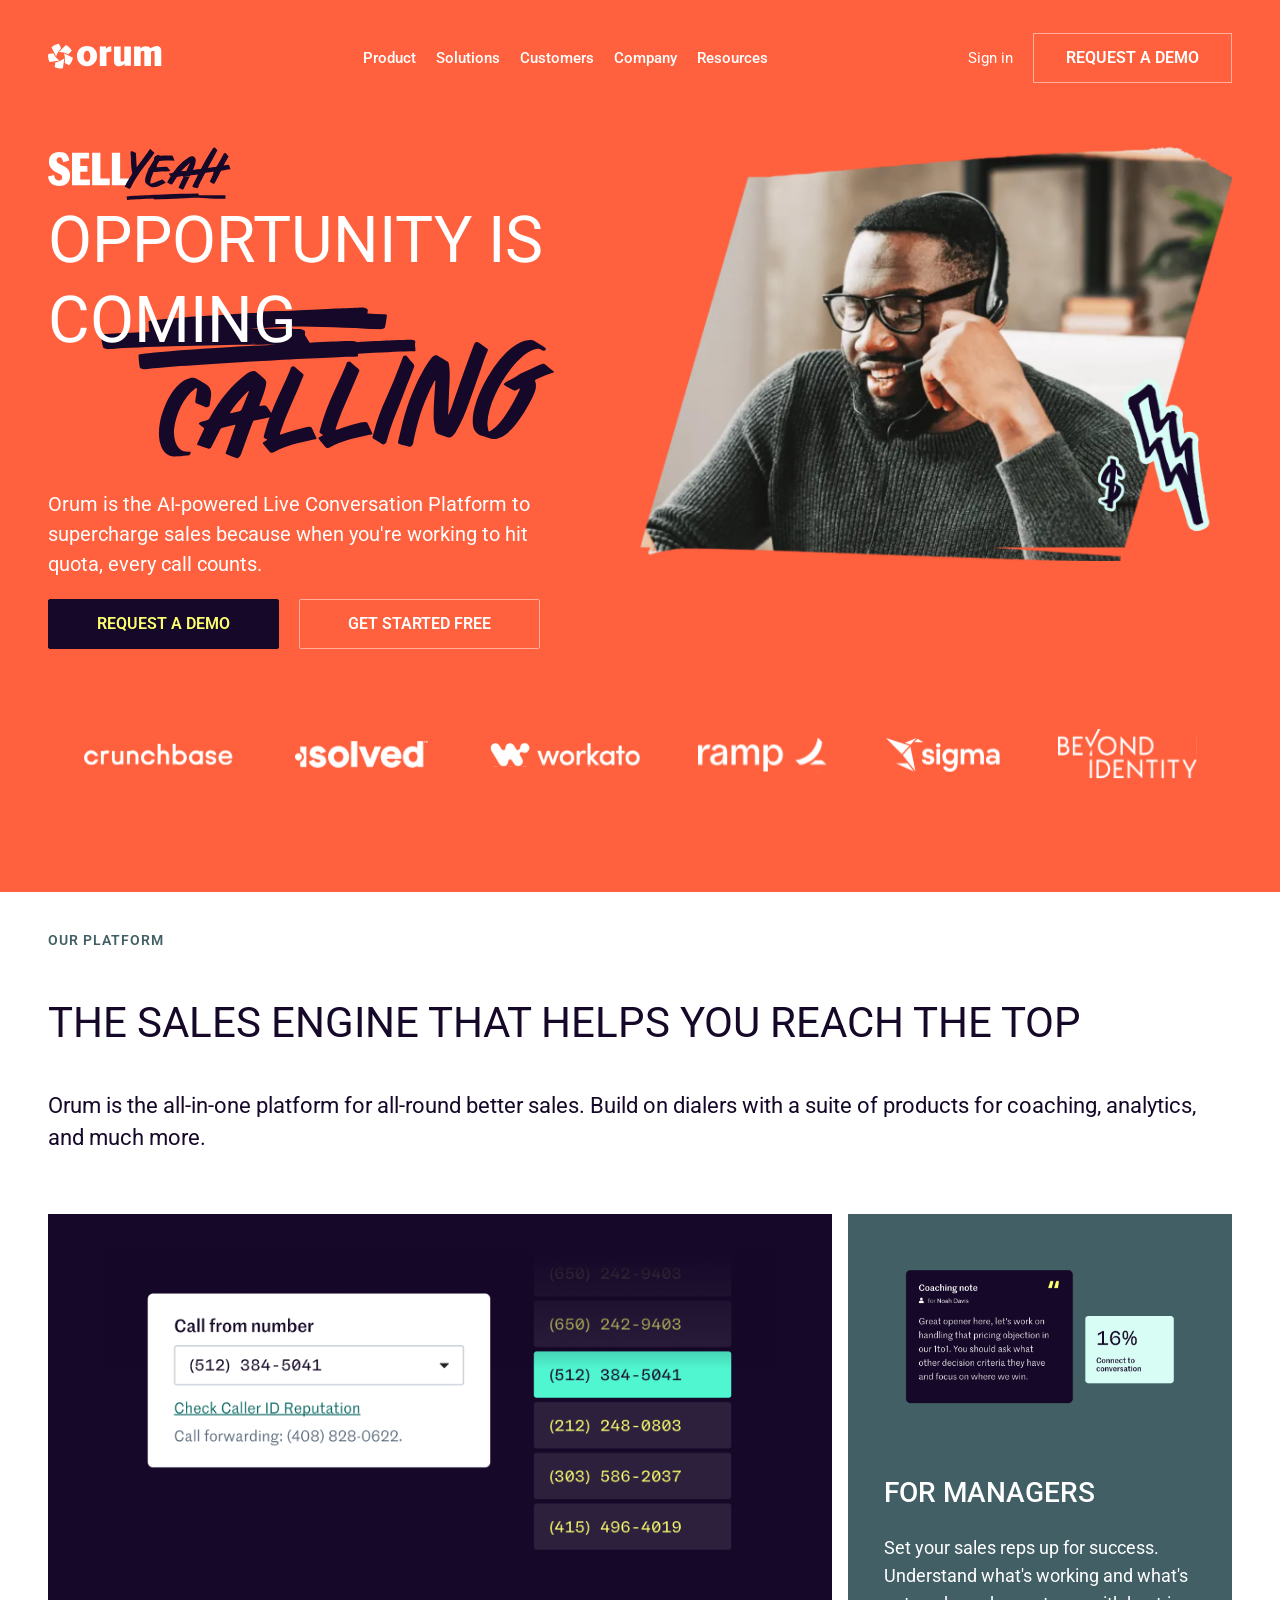
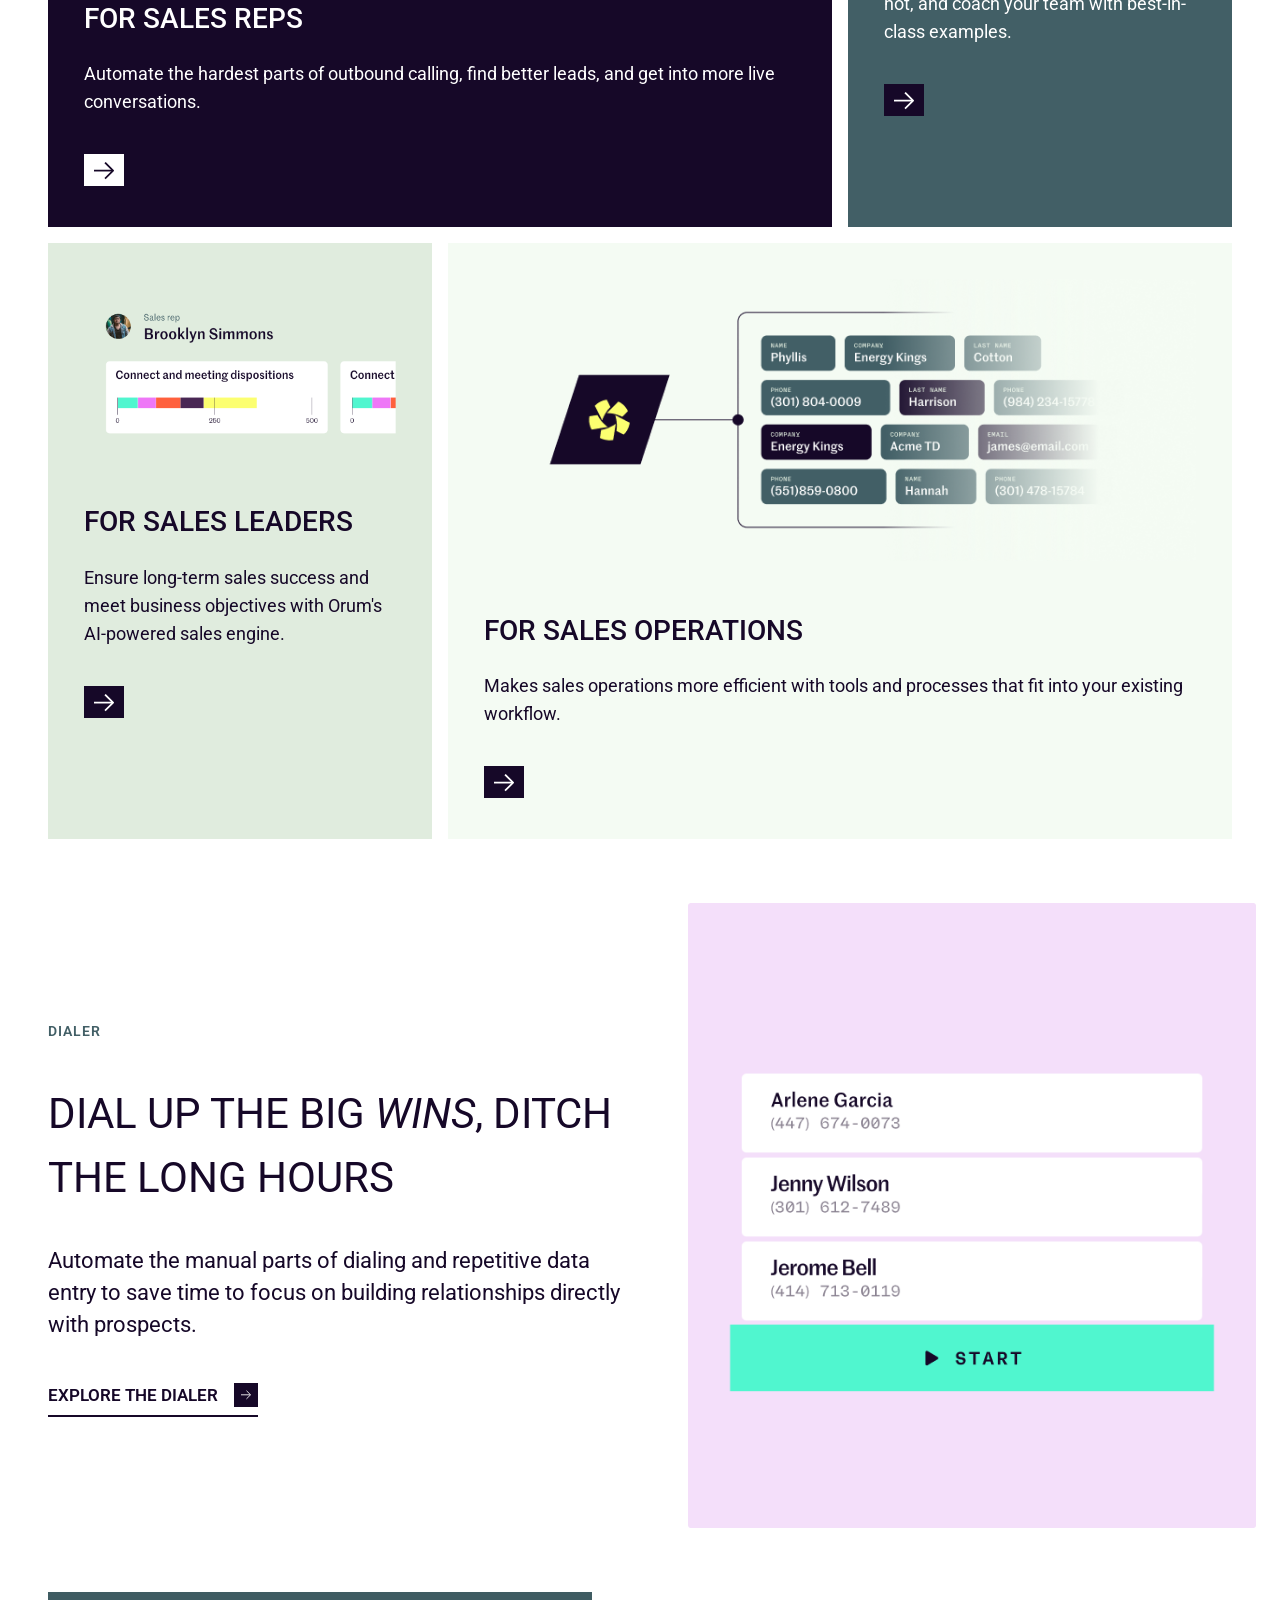
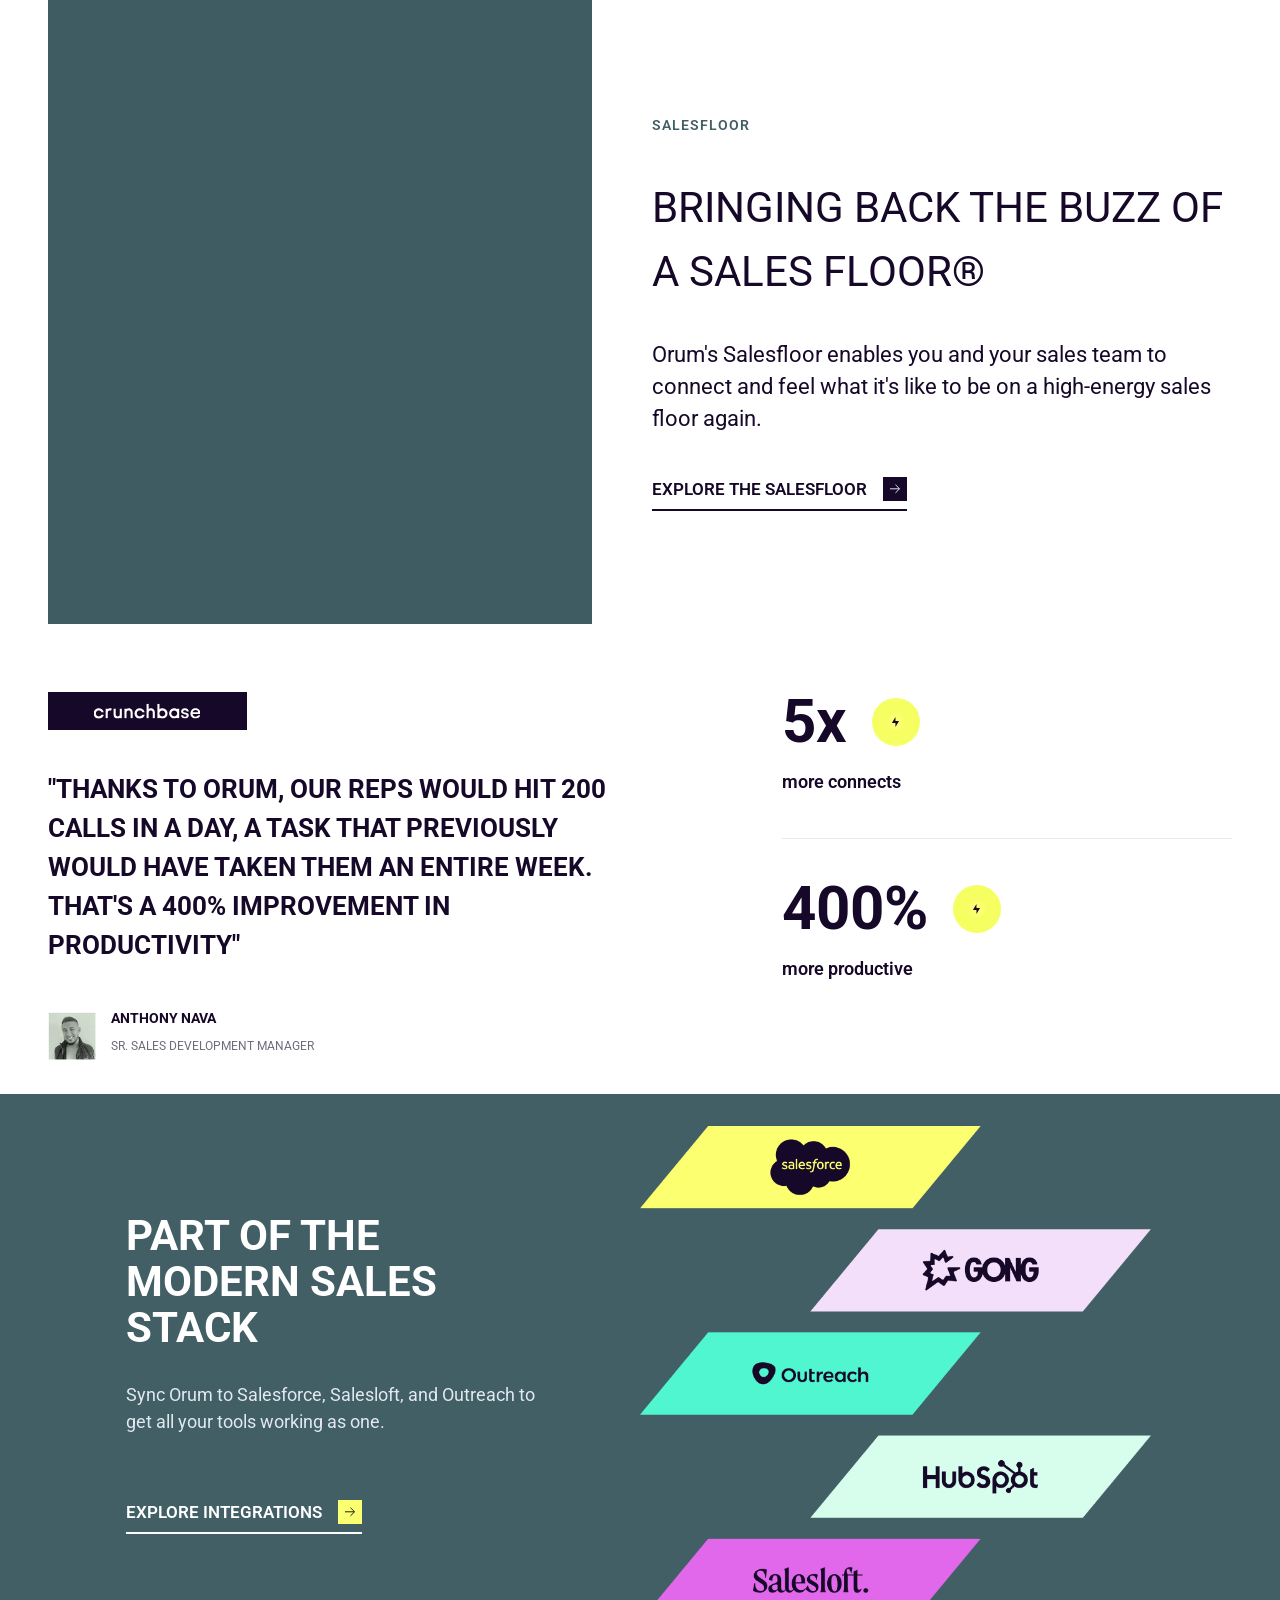
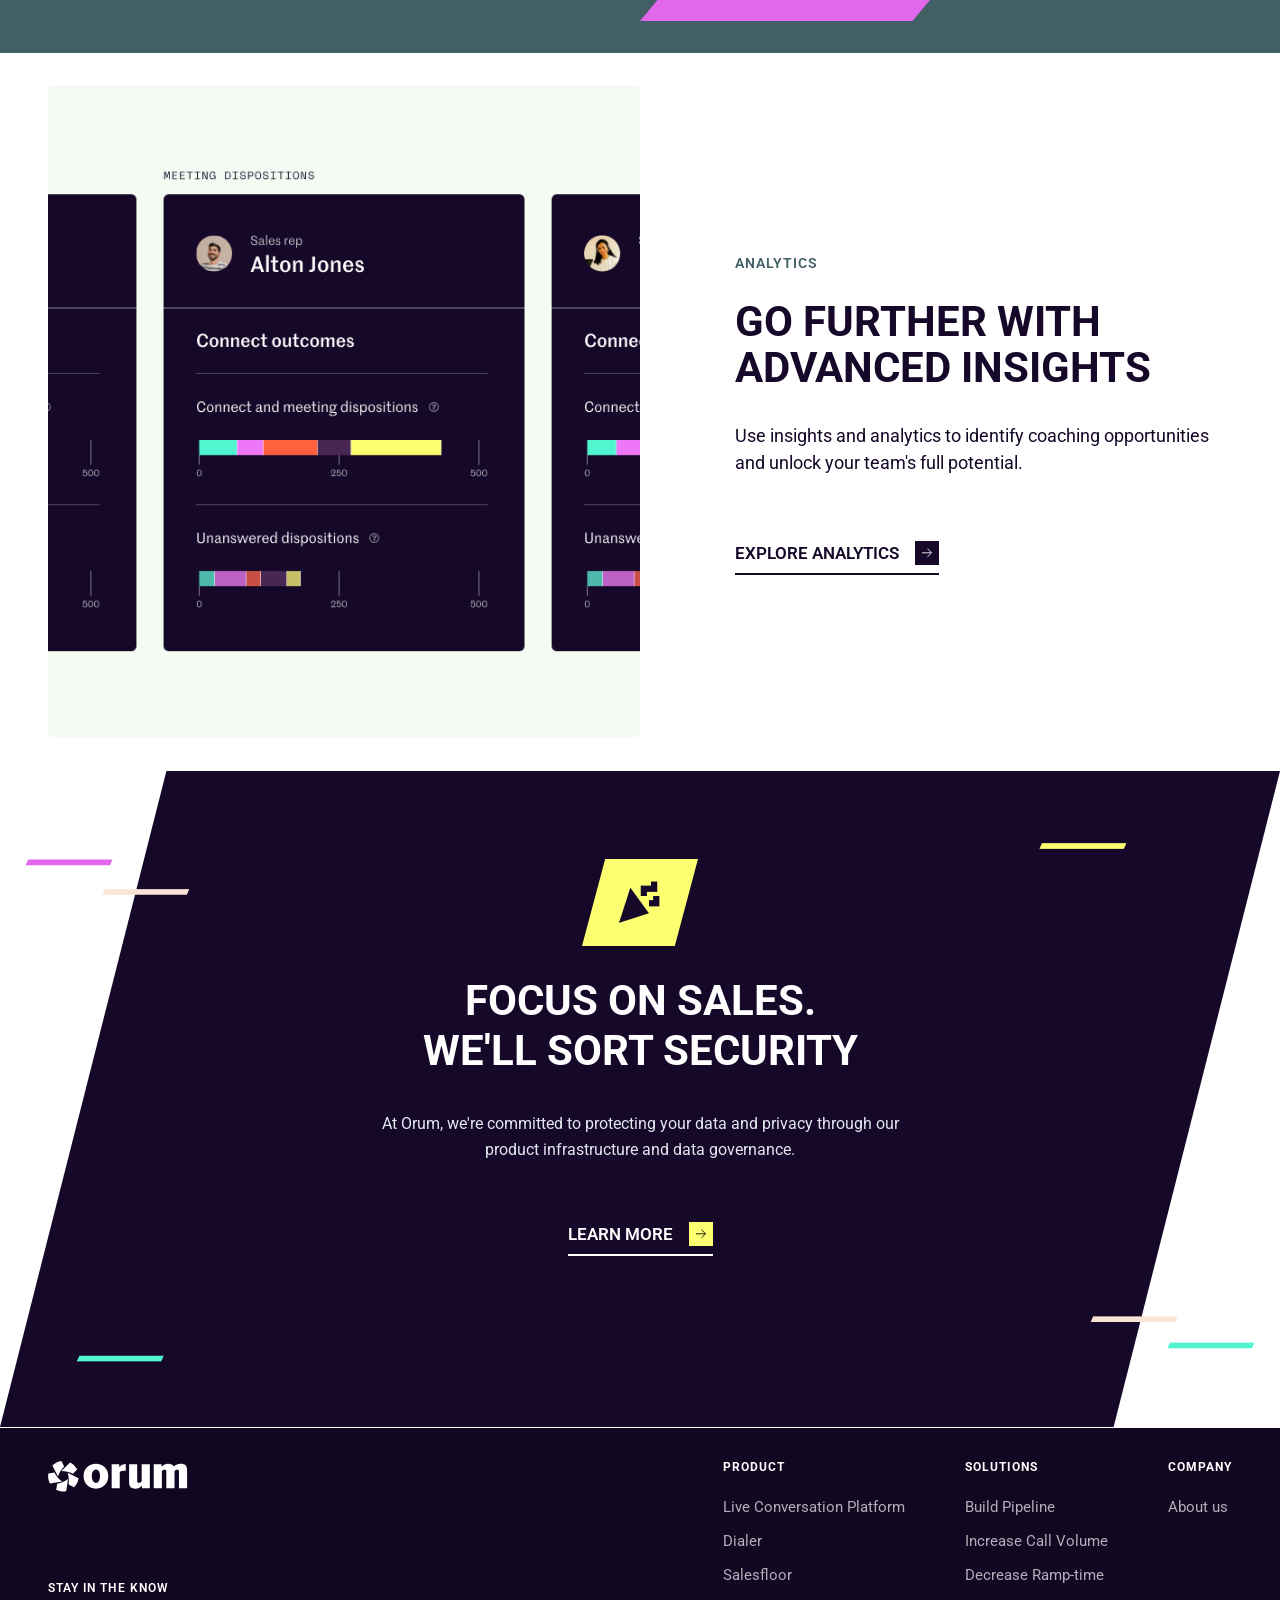
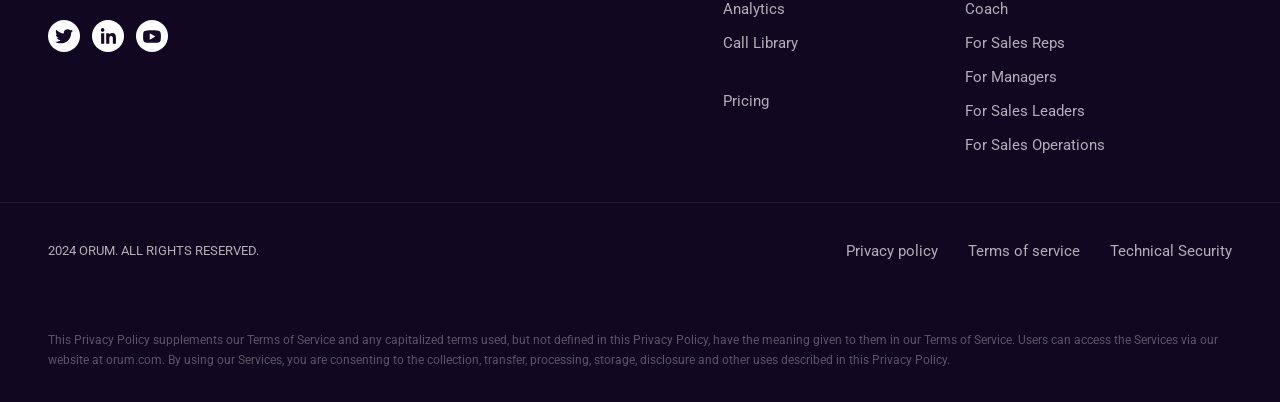
==== commit a087370a: "Update index.html" ====
--- a/kursova/index.html
+++ b/kursova/index.html
@@ -28,7 +28,7 @@
     <section class="hero">
         <header class="container">
             <div class="logo-container">
-                <a href="#"><img src="./assets/img/Logo.svg" alt="Logo" /></a>
+                <a href="#"><img src="./assets/img/logo.svg" alt="Logo" /></a>
             </div>
             <nav>
                 <ul>
@@ -304,4 +304,4 @@
     </script>
 </body>
 
-</html>+</html>
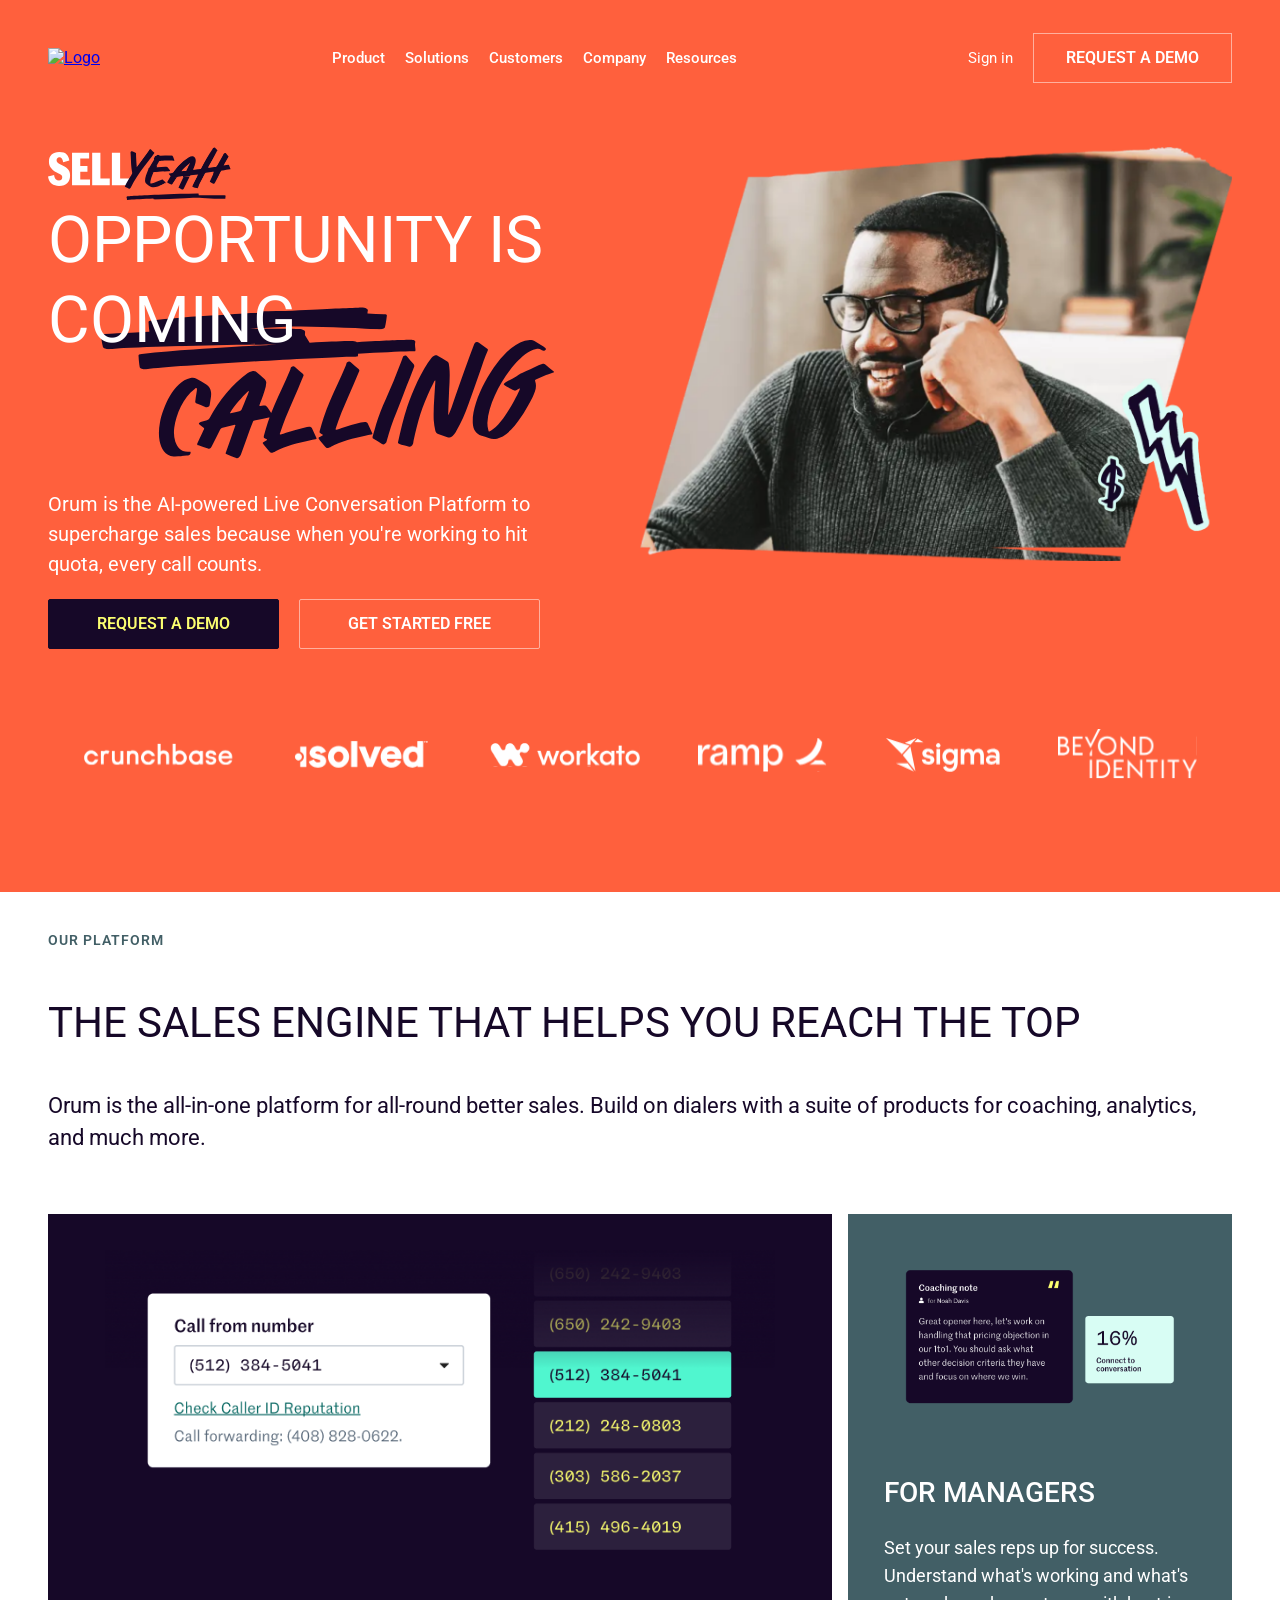
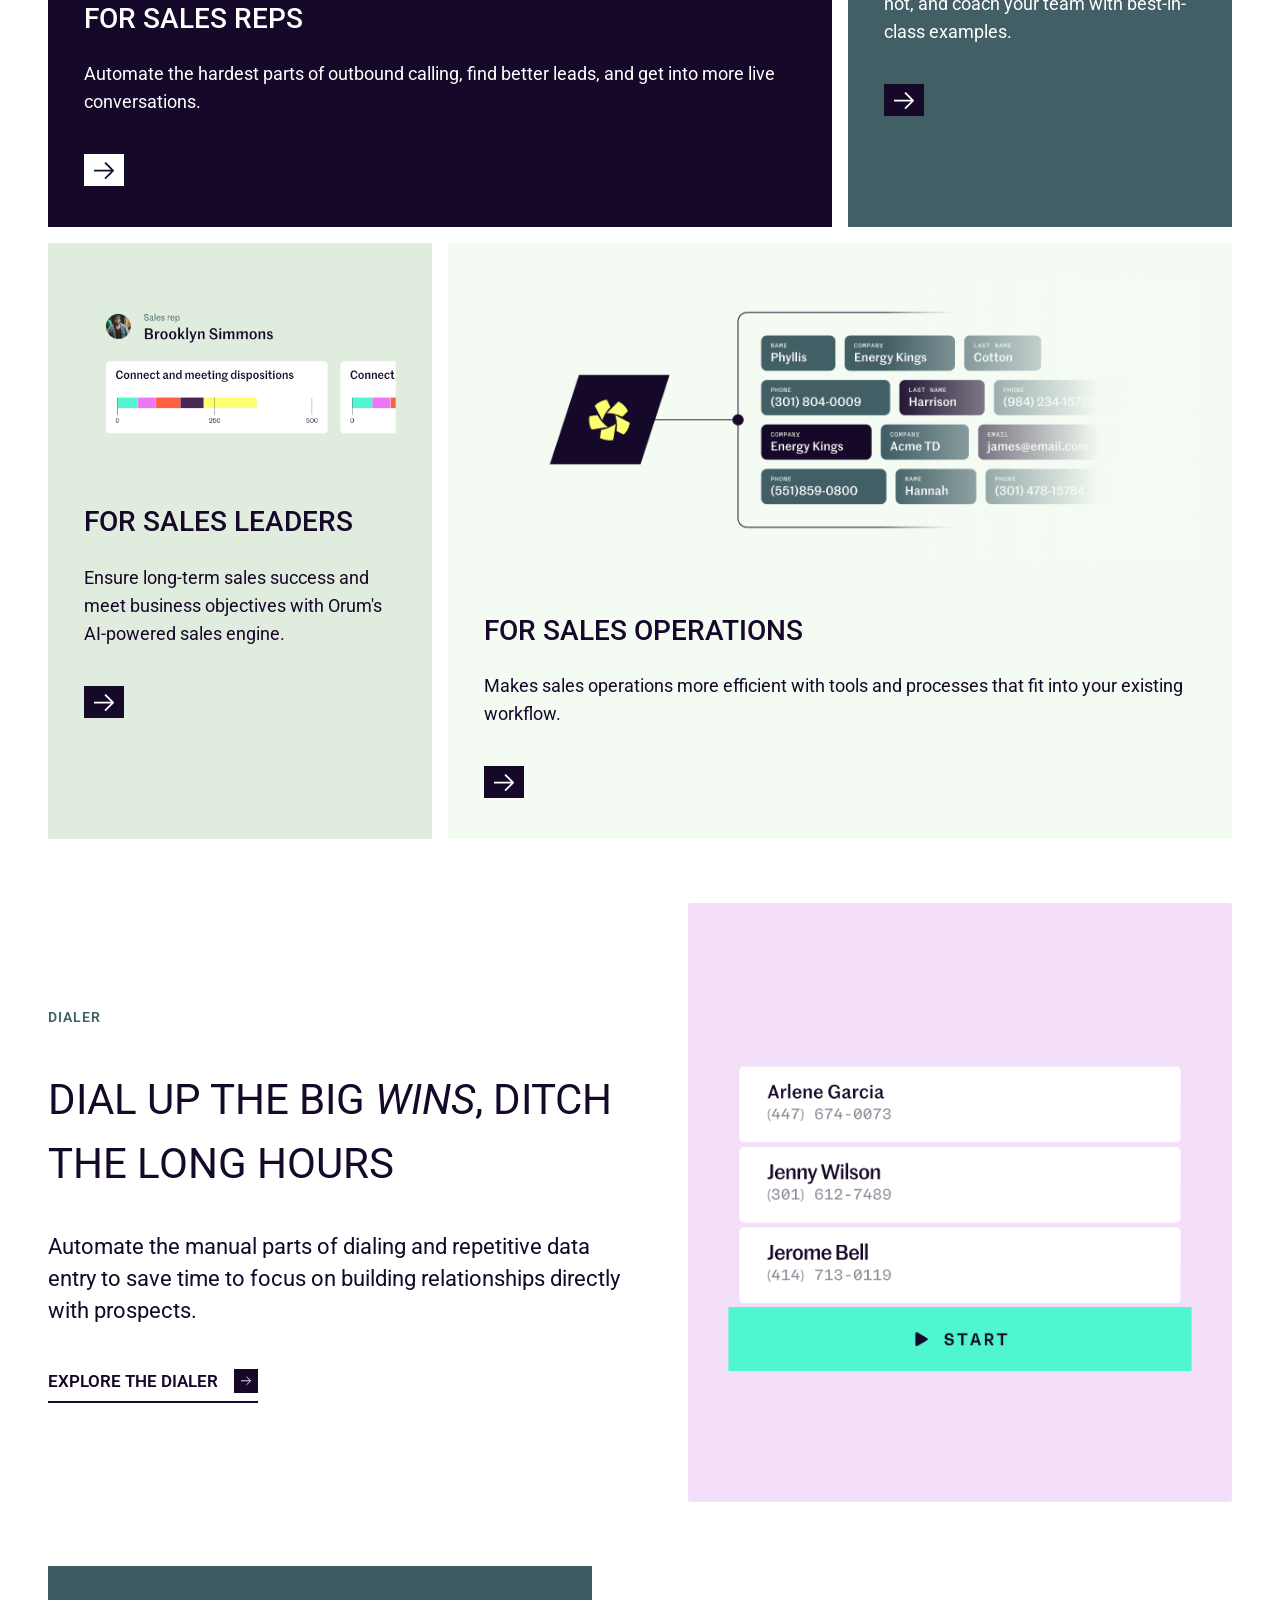
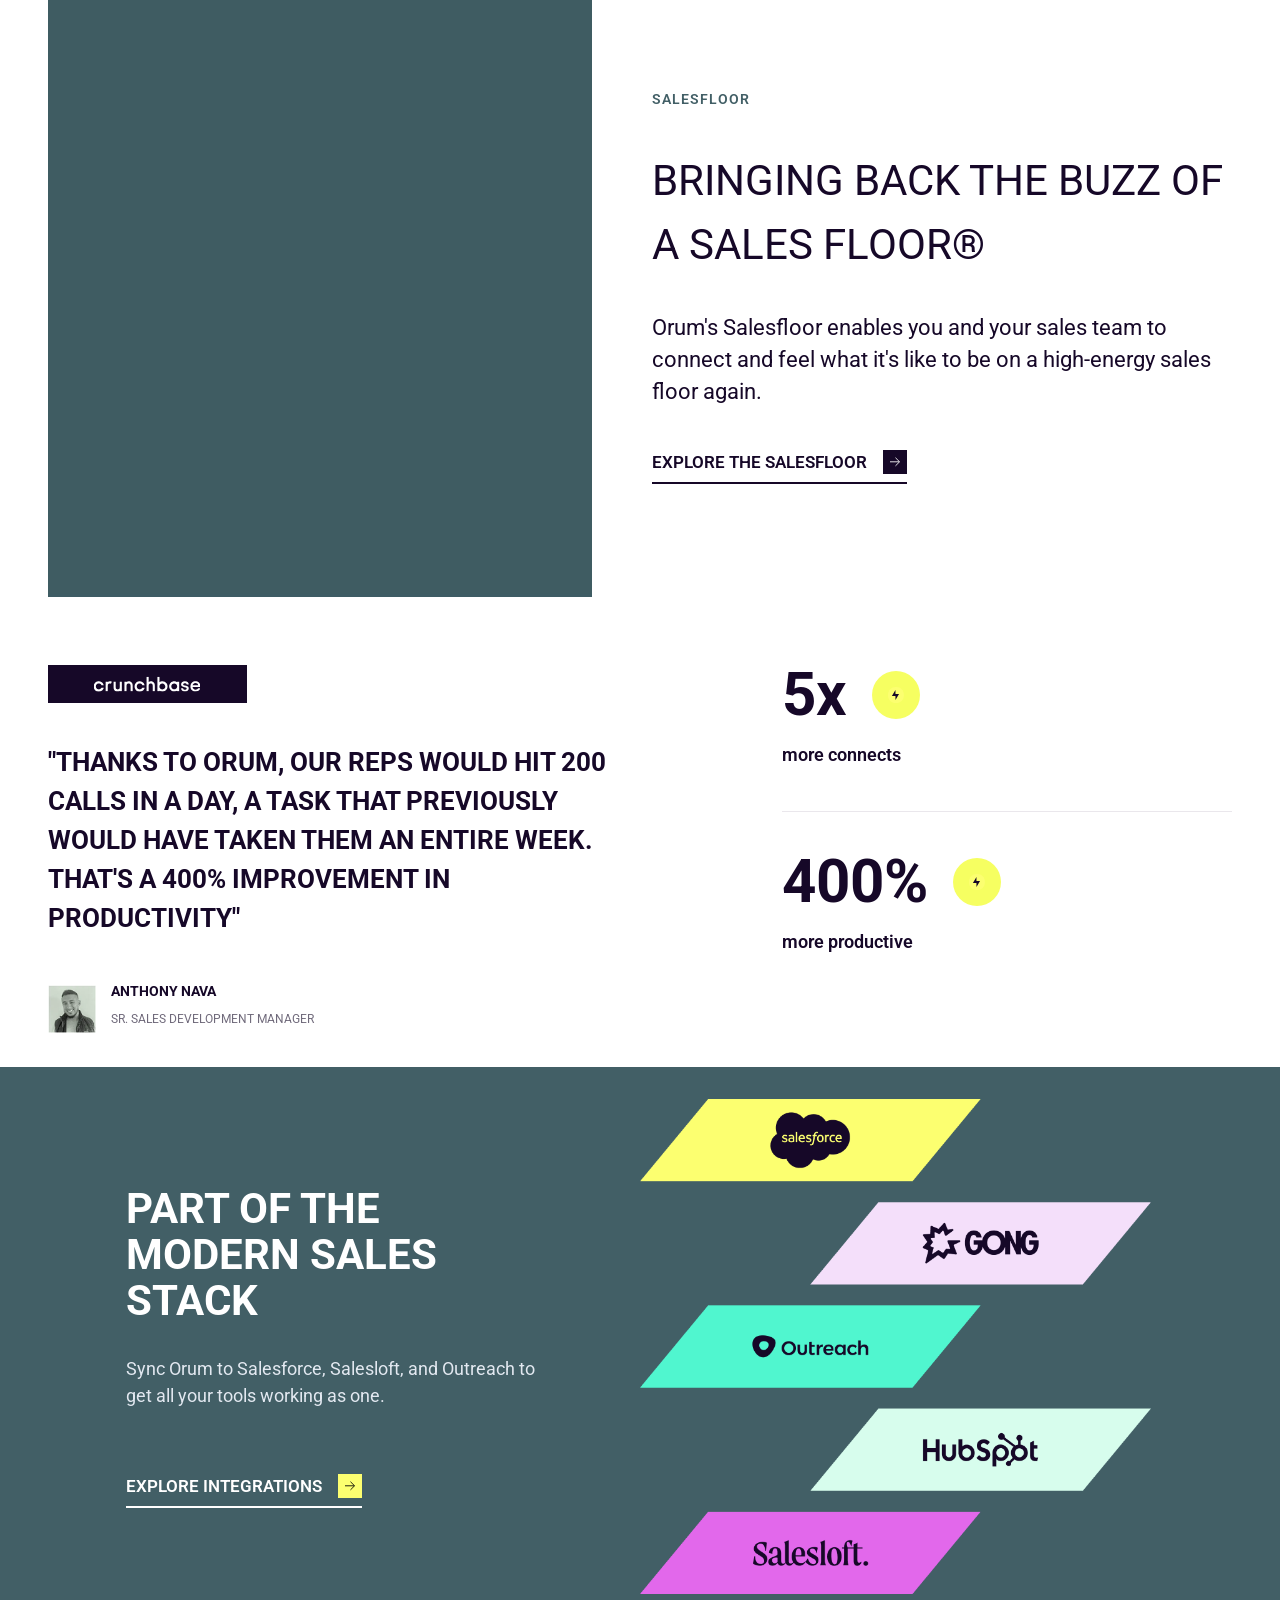
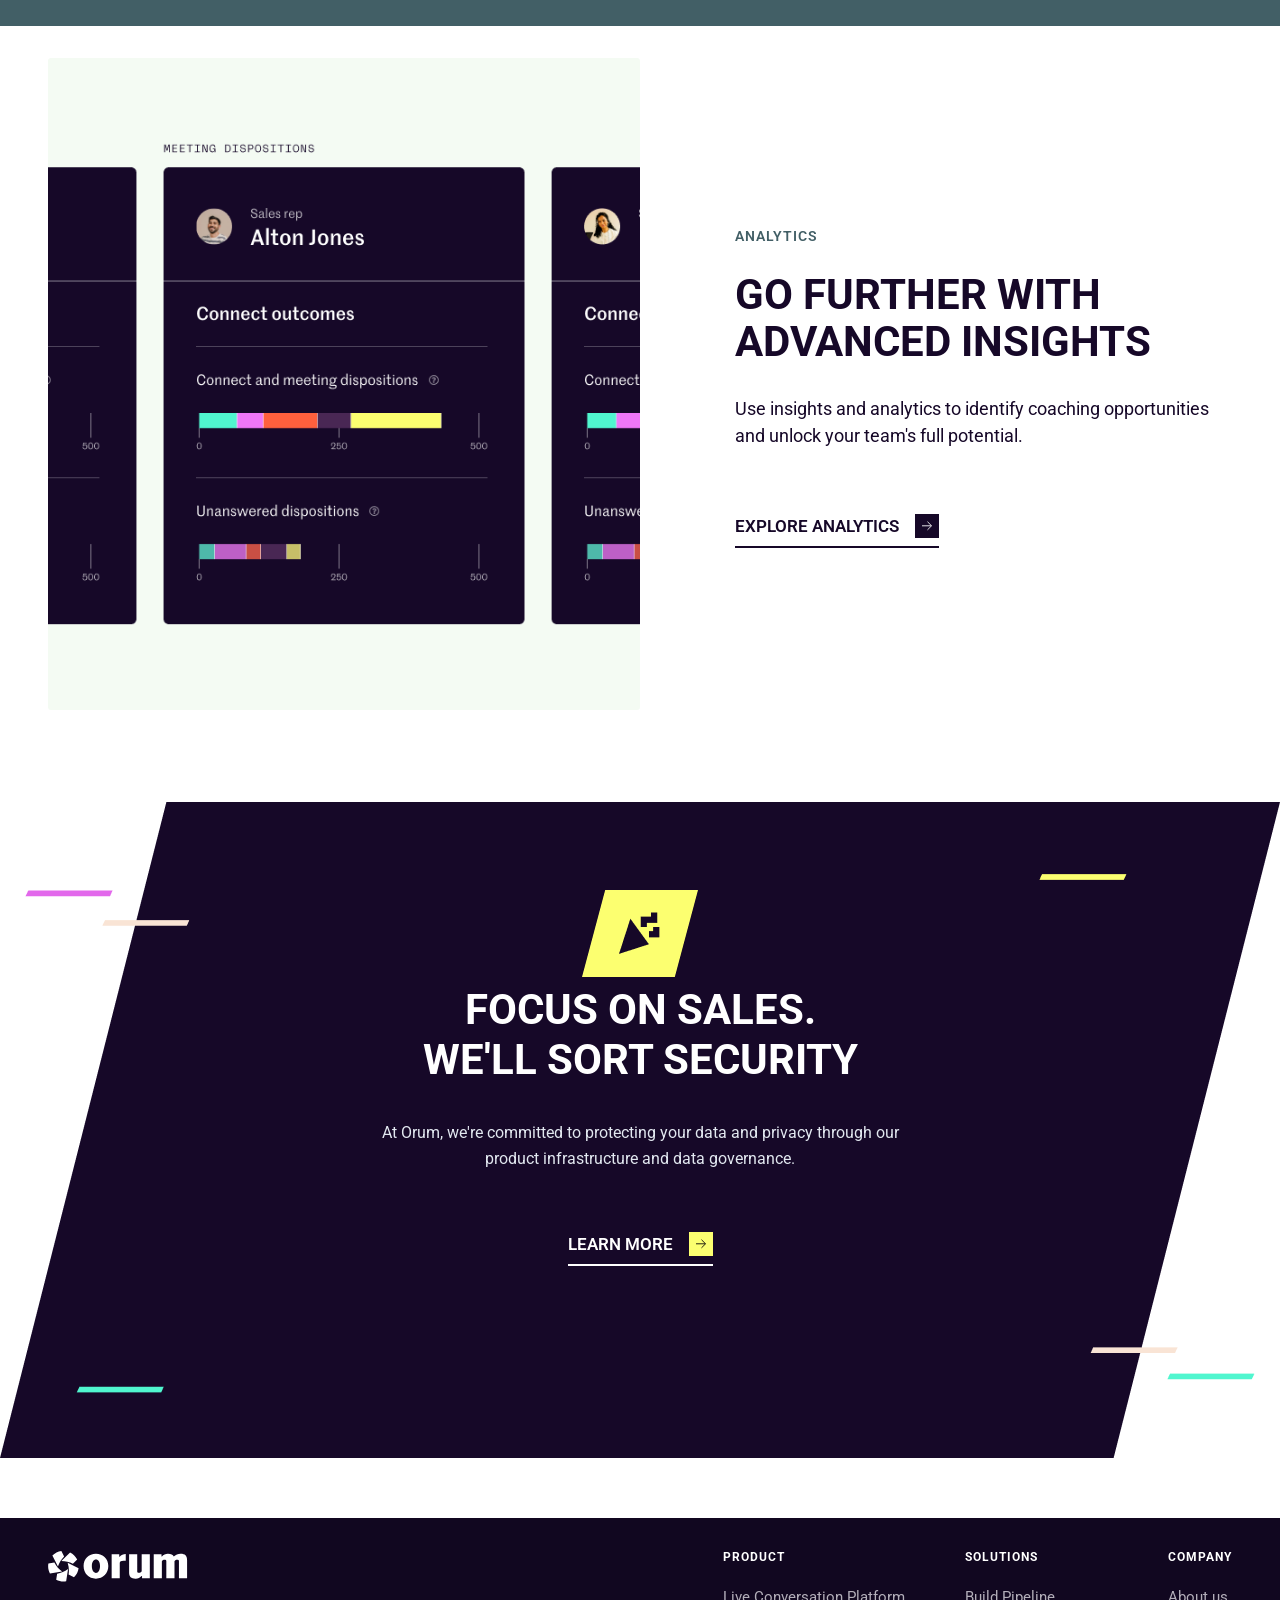
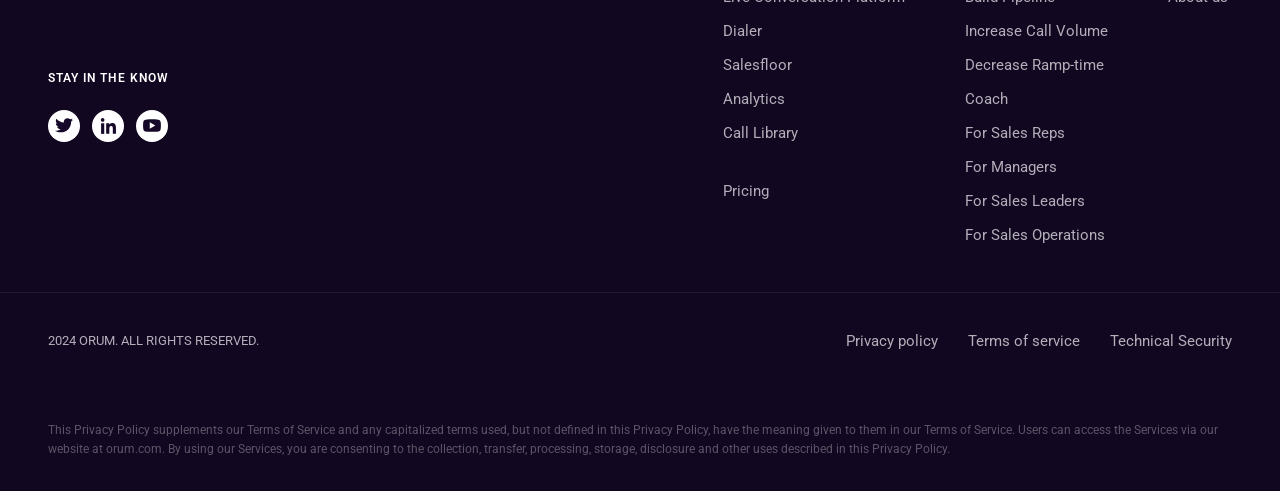
==== commit 8a56aeeb: "download kursova Amielkin" ====
--- a/kursova/index.html
+++ b/kursova/index.html
@@ -28,7 +28,7 @@
     <section class="hero">
         <header class="container">
             <div class="logo-container">
-                <a href="#"><img src="./assets/img/logo.svg" alt="Logo" /></a>
+                <a href="#"><img src="./assets/img/Logo.svg" alt="Logo" /></a>
             </div>
             <nav>
                 <ul>
@@ -214,7 +214,6 @@
     <section class="security-cta">
         <div class="cta-block container">
             <div class="cta-text">
-                <img src="./assets/img/security-img.png" />
                 <h2>Focus on sales.<br>We'll sort security</h2>
                 <p>At Orum, we're committed to protecting your data and privacy through our product infrastructure and
                     data governance.</p>
@@ -304,4 +303,4 @@
     </script>
 </body>
 
-</html>
+</html>
--- a/kursova/assets/style.css
+++ b/kursova/assets/style.css
@@ -328,7 +328,6 @@
 }
 
 .dialer > div:last-child {
-    flex: 0 0 48%;
     max-width: 48%;
 }
 
@@ -353,7 +352,6 @@
 
 .dot {
     max-width: 580px;
-    flex-shrink: 0;
 }
 
 .arrow-cta {
@@ -563,7 +561,6 @@
 
 .analytics-image {
     width: 50%;
-    flex-shrink: 0;
 }
 
 .analytics-image img {
@@ -594,7 +591,9 @@
 
 .security-cta {
     width: 100%;
-    padding: 0;
+    background-image: url('./img/security-img.png');
+    background-repeat: no-repeat;
+    background-position: center center;
 }
 
 .cta-block {
@@ -605,7 +604,6 @@
 }
 
 .cta-text {
-    position: relative;
     display: flex;
     flex-direction: column;
     align-items: center;
@@ -613,18 +611,7 @@
     width: 100%;
     padding: 140px 80px;
     box-sizing: border-box;
-    isolation: isolate;
-}
-
-.cta-text > img {
-    position: absolute;
-    top: 50%;
-    left: 50%;
-    transform: translate(-50%, -50%);
-    width: auto;
-    height: auto;
-    z-index: 0;
-    display: block;
+    margin-top: 36px;
 }
 
 .cta-text h2 {
@@ -633,8 +620,6 @@
     font-weight: 700;
     color: #ffffff;
     text-transform: uppercase;
-    position: relative;
-    z-index: 2;
     max-width: 700px;
 }
 
@@ -644,14 +629,10 @@
     color: #e2e8f0;
     margin: 0 0 40px 0;
     max-width: 550px;
-    position: relative;
-    z-index: 2;
 }
 
 .cta-text .arrow-cta {
     border-bottom-color: #ffffff;
-    position: relative;
-    z-index: 2;
 }
 
 .cta-text .link-arrow {
@@ -660,8 +641,6 @@
 
 .cta-text .arrow-btn {
     background: #FCFF70;
-    position: relative;
-    z-index: 2;
 }
 
 .cta-text .arrow-btn img {
@@ -671,7 +650,6 @@
 .footer {
     background-color: #110720;
     display: block;
-    overflow: hidden;
 }
 
 .footer-top {
@@ -719,7 +697,6 @@
     height: 32px;
     background-color: #ffffff;
     border-radius: 50%;
-    overflow: hidden;
 }
 
 .social-icons img {
@@ -909,6 +886,9 @@
     }
     .salesfloor > div:first-child { width: 100%; }
     .salesfloor > div:first-child img { max-width: 100%; }
+    .salesfloor img{
+        display: none;
+    }
 
     
     .testimonial {
@@ -956,6 +936,9 @@
     .analytics-image,
     .analytics-info { width: 100%; }
     .analytics-info h2 { font-size: 36px; }
+    .analytics-image img {
+        margin: 0 auto;
+    }
 
     
     .cta-text {
@@ -1065,18 +1048,15 @@
     .analytics-info h2 { font-size: 28px; line-height: 38px; }
 
     
+    .security-cta {
+        background-size: cover;
+        background-position: center center;
+        background-clip: content-box;
+        padding: 0 20px 20px;
+    }
+
     .cta-text {
-        position: relative;
-        isolation: isolate;
         padding: 100px 40px;
-    }
-    .cta-text > img {
-        width: 100%;
-        height: 100%;
-        object-fit: cover;
-        transform: none;
-        top: 0;
-        left: 0;
     }
     .cta-text h2 { font-size: 26px; }
     .cta-text p  { font-size: 14px; }
@@ -1103,8 +1083,6 @@
     .container {
         padding: 16px 20px;
     }
-
-    
     .hero-content h1 {
         font-size: 30px;
         line-height: 40px;
@@ -1122,8 +1100,6 @@
         font-size: 14px;
         line-height: 22px;
     }
-
-    
     .btn-black, .btn {
         display: block;
         text-align: center;
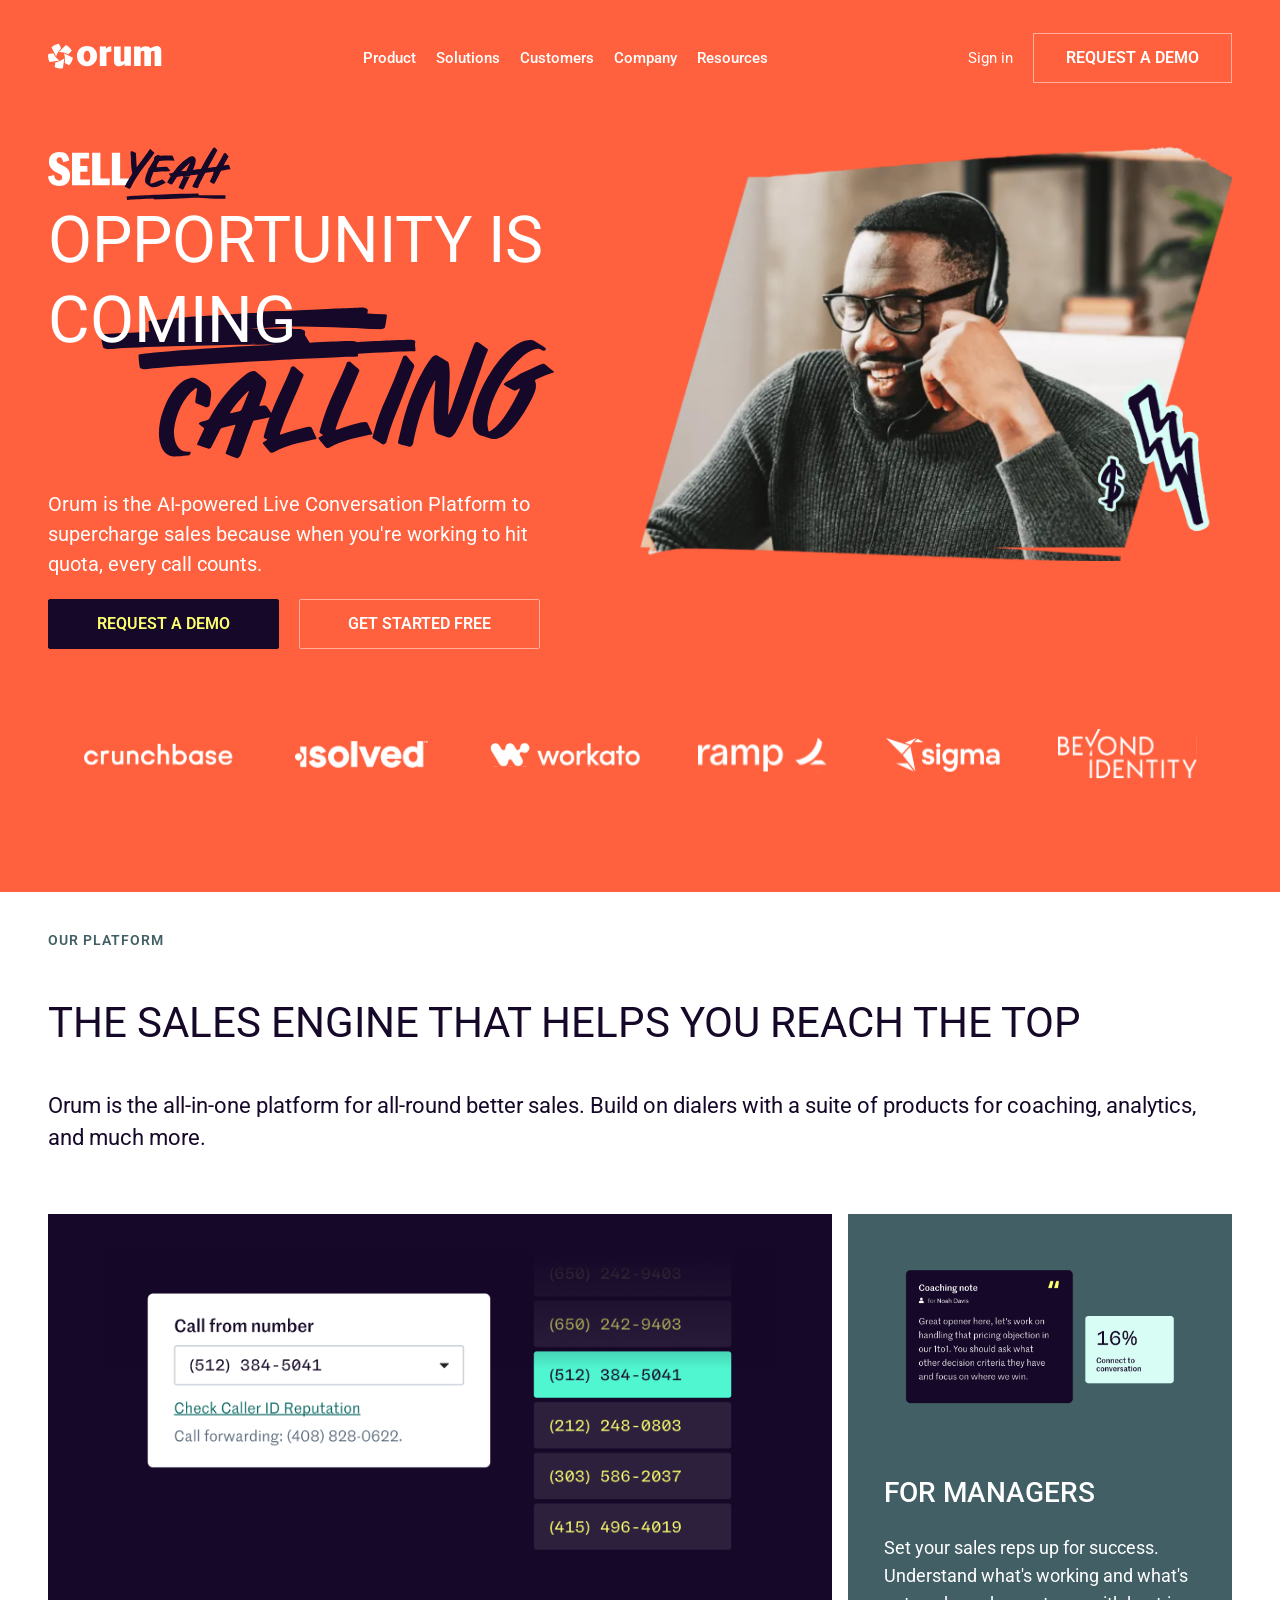
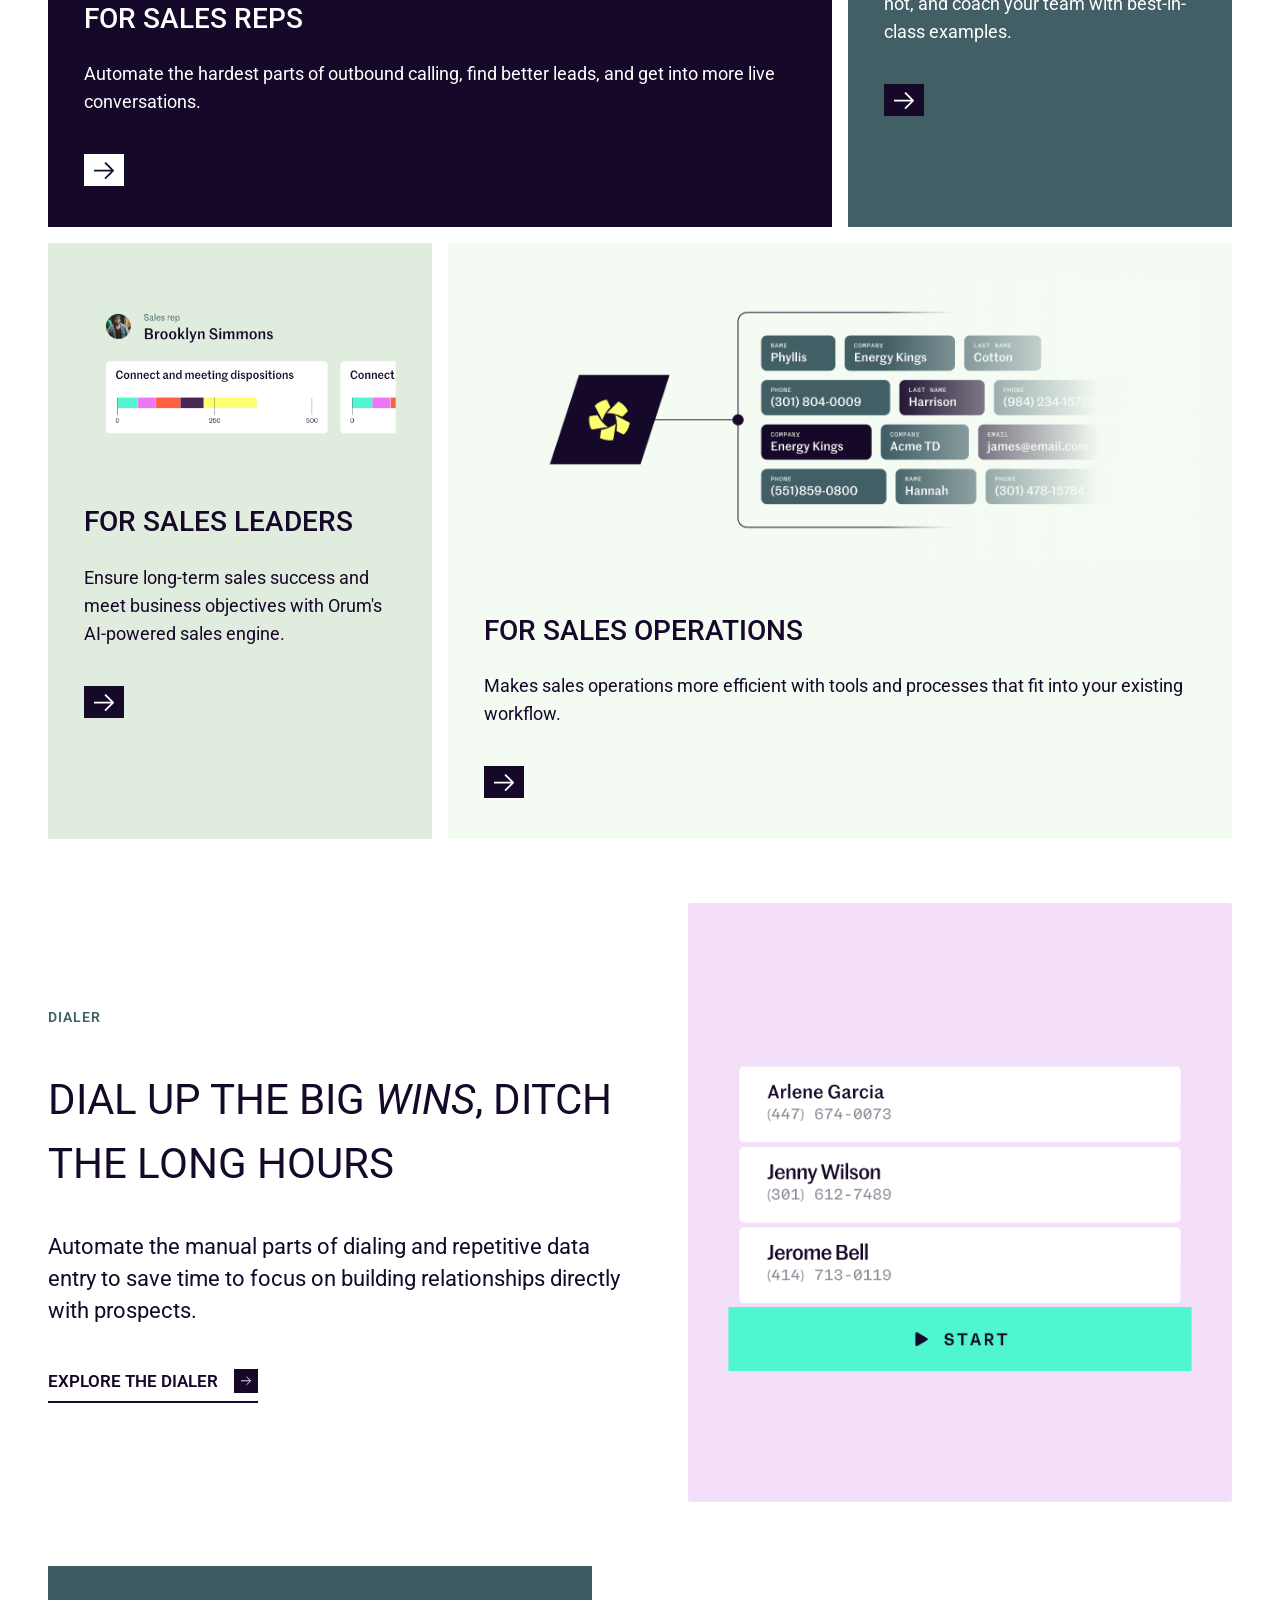
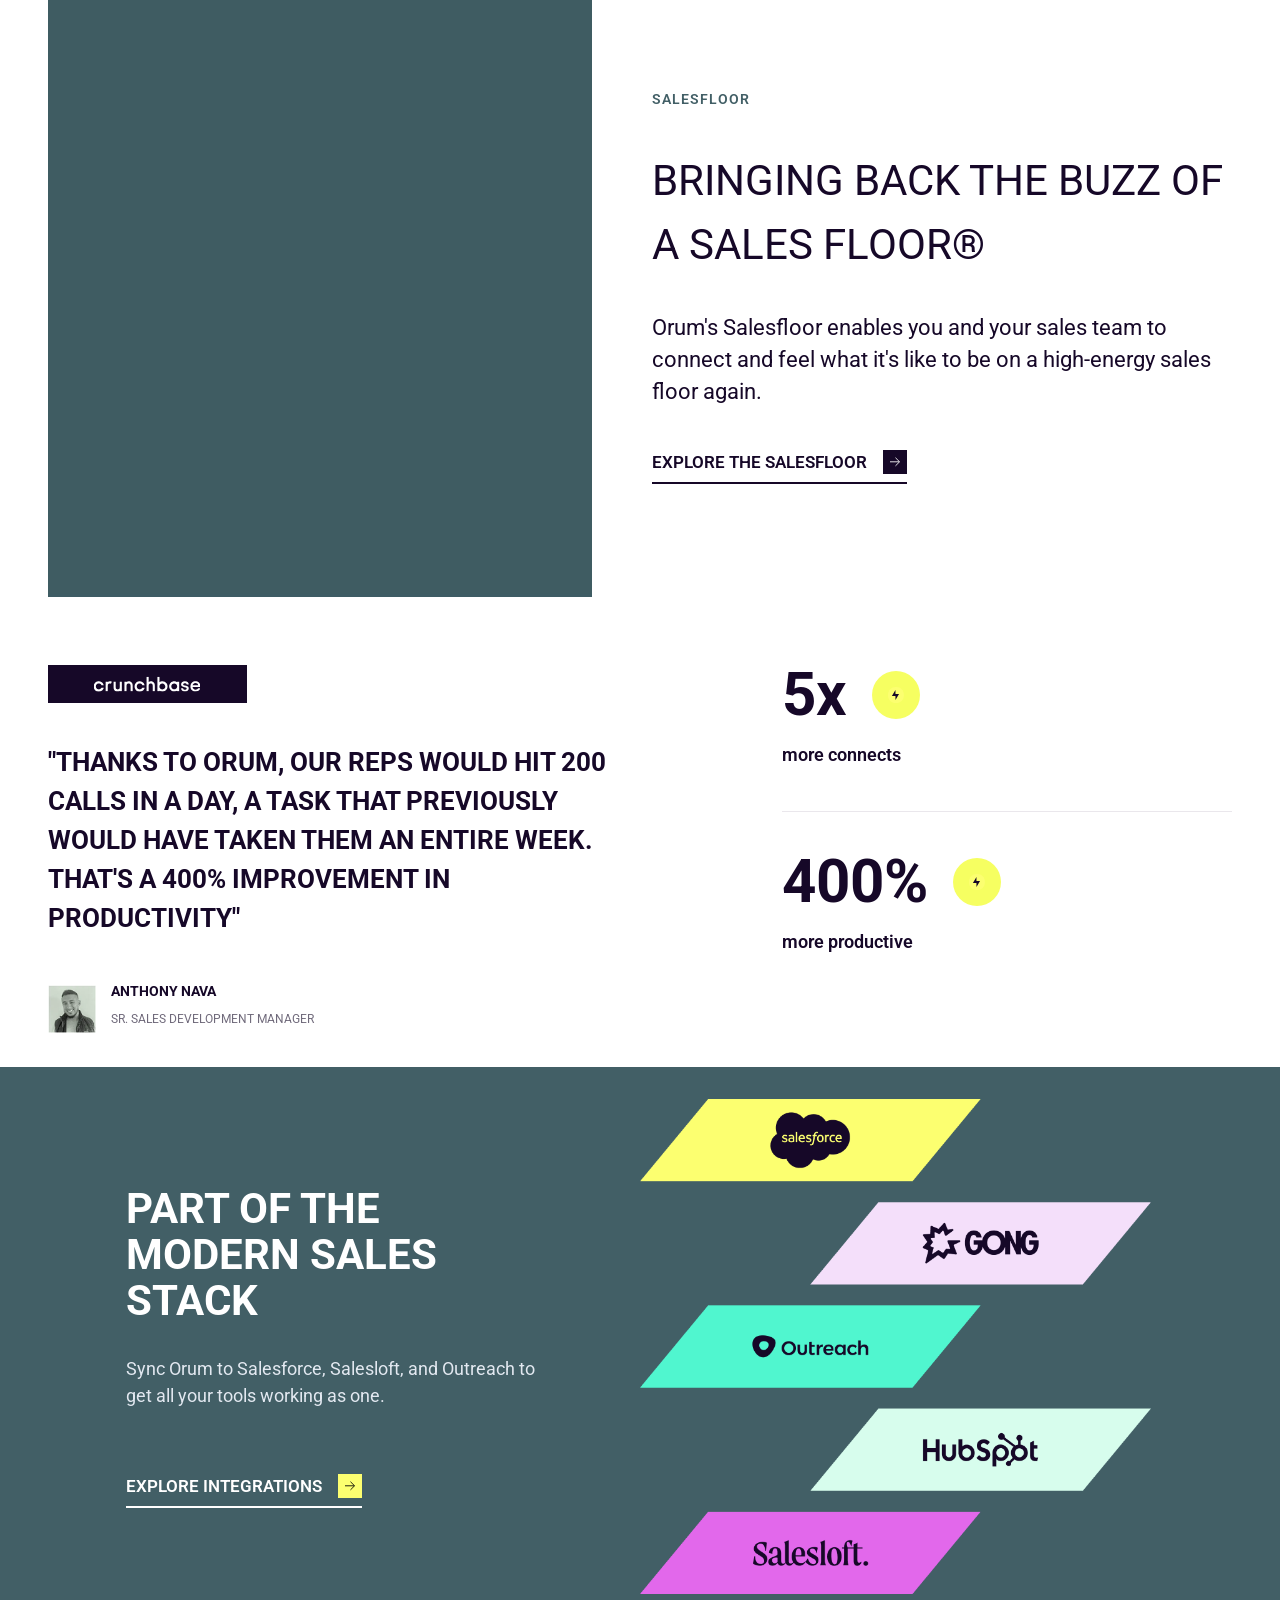
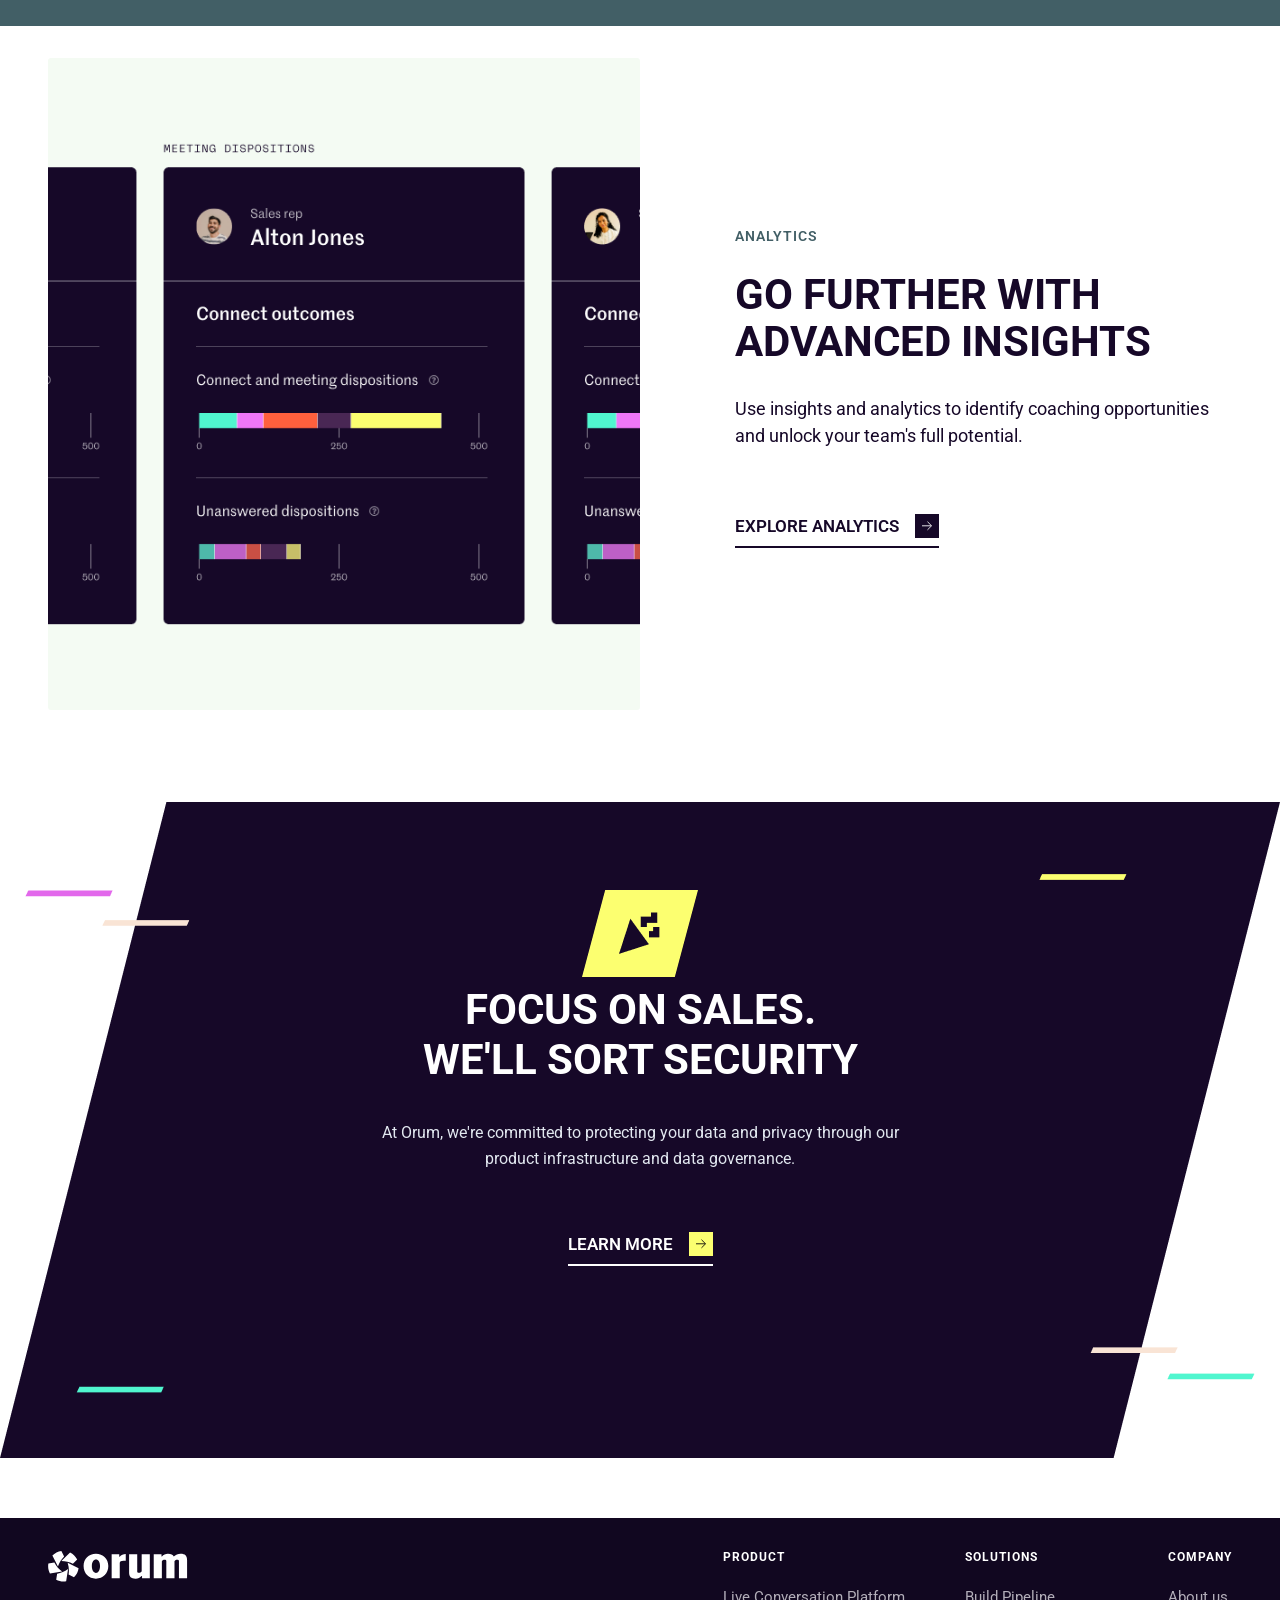
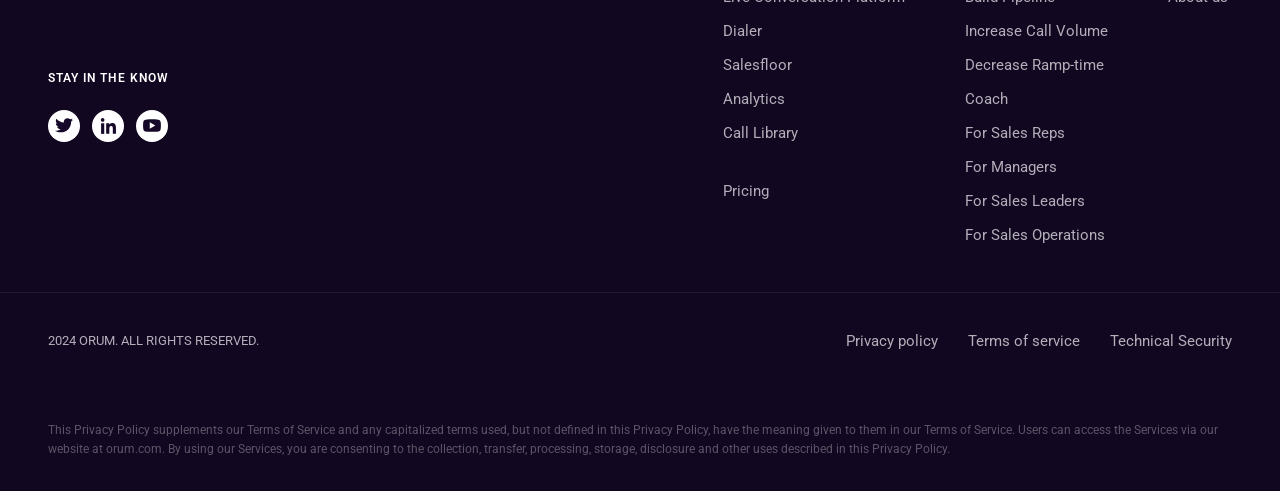
==== commit eeb0f5d5: "Update index.html" ====
--- a/kursova/index.html
+++ b/kursova/index.html
@@ -28,7 +28,7 @@
     <section class="hero">
         <header class="container">
             <div class="logo-container">
-                <a href="#"><img src="./assets/img/Logo.svg" alt="Logo" /></a>
+                <a href="#"><img src="./assets/img/logo.svg" alt="Logo" /></a>
             </div>
             <nav>
                 <ul>
@@ -303,4 +303,4 @@
     </script>
 </body>
 
-</html>+</html>
